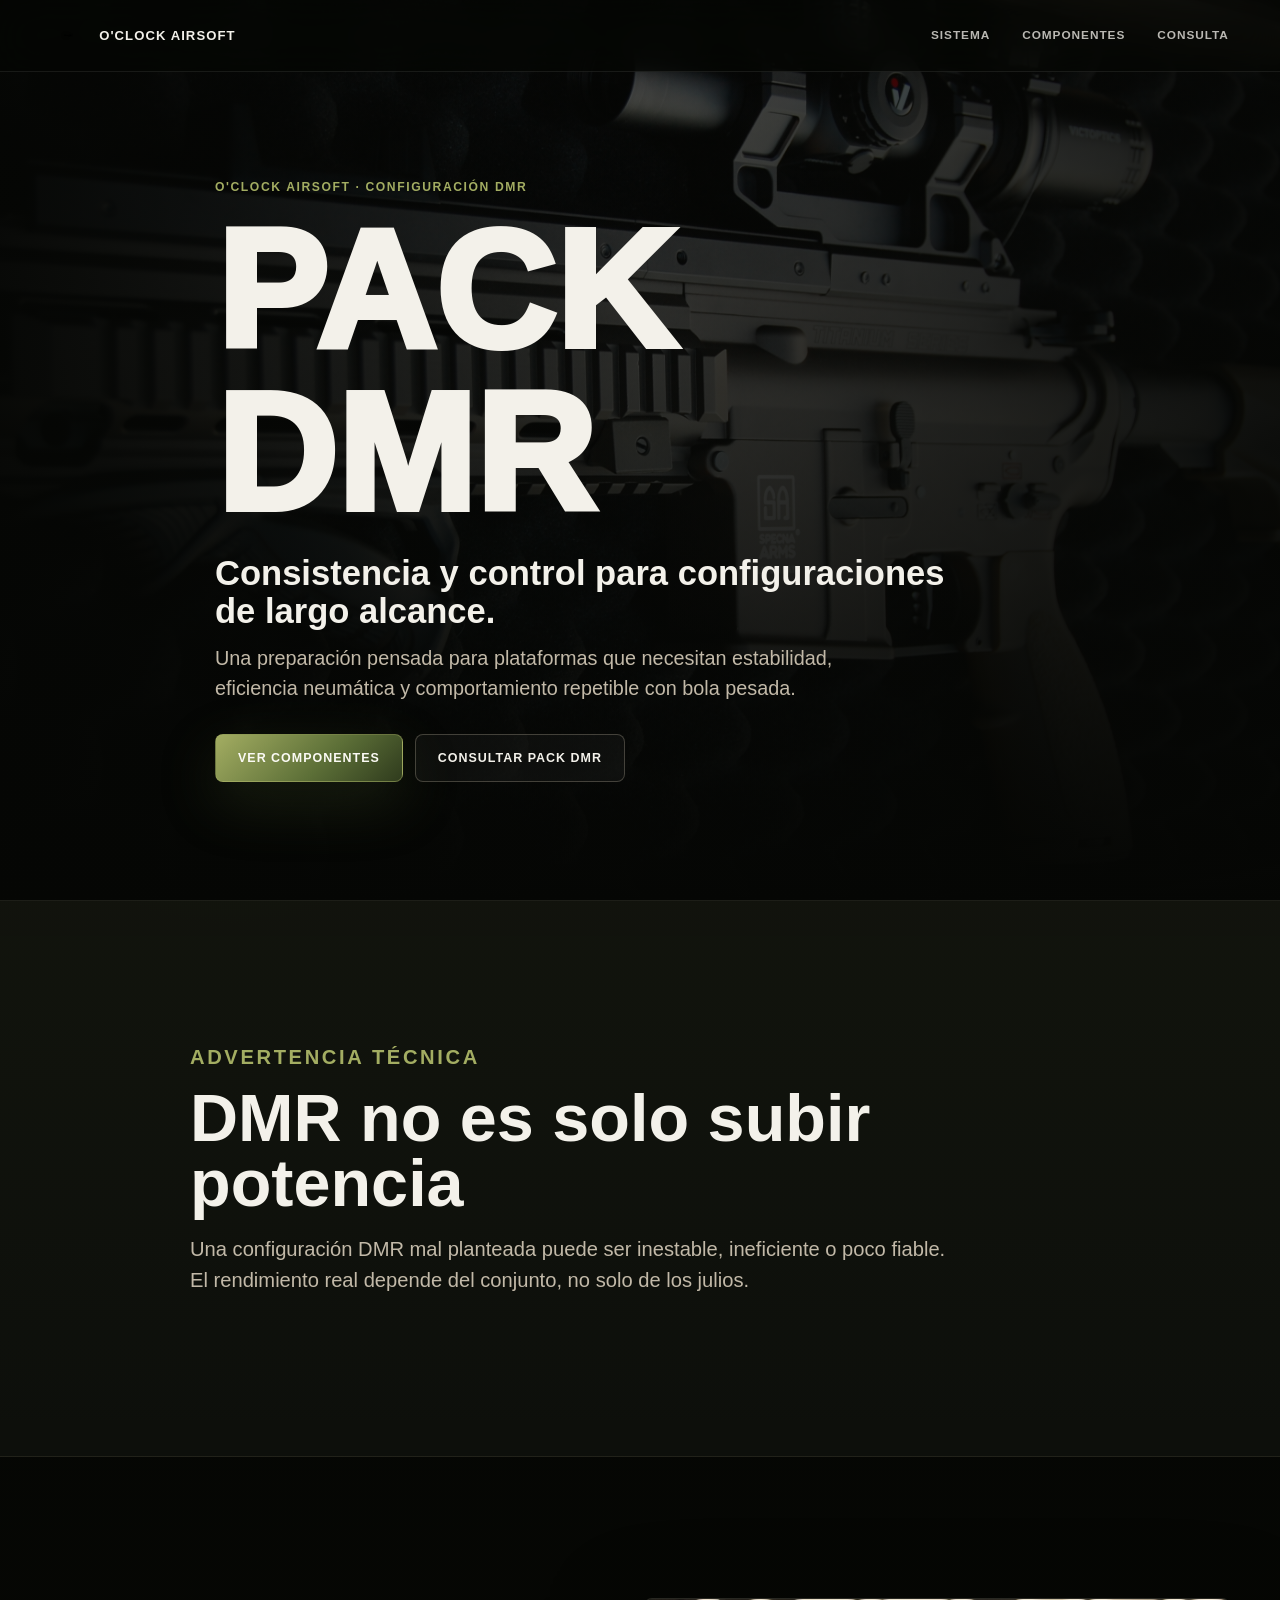
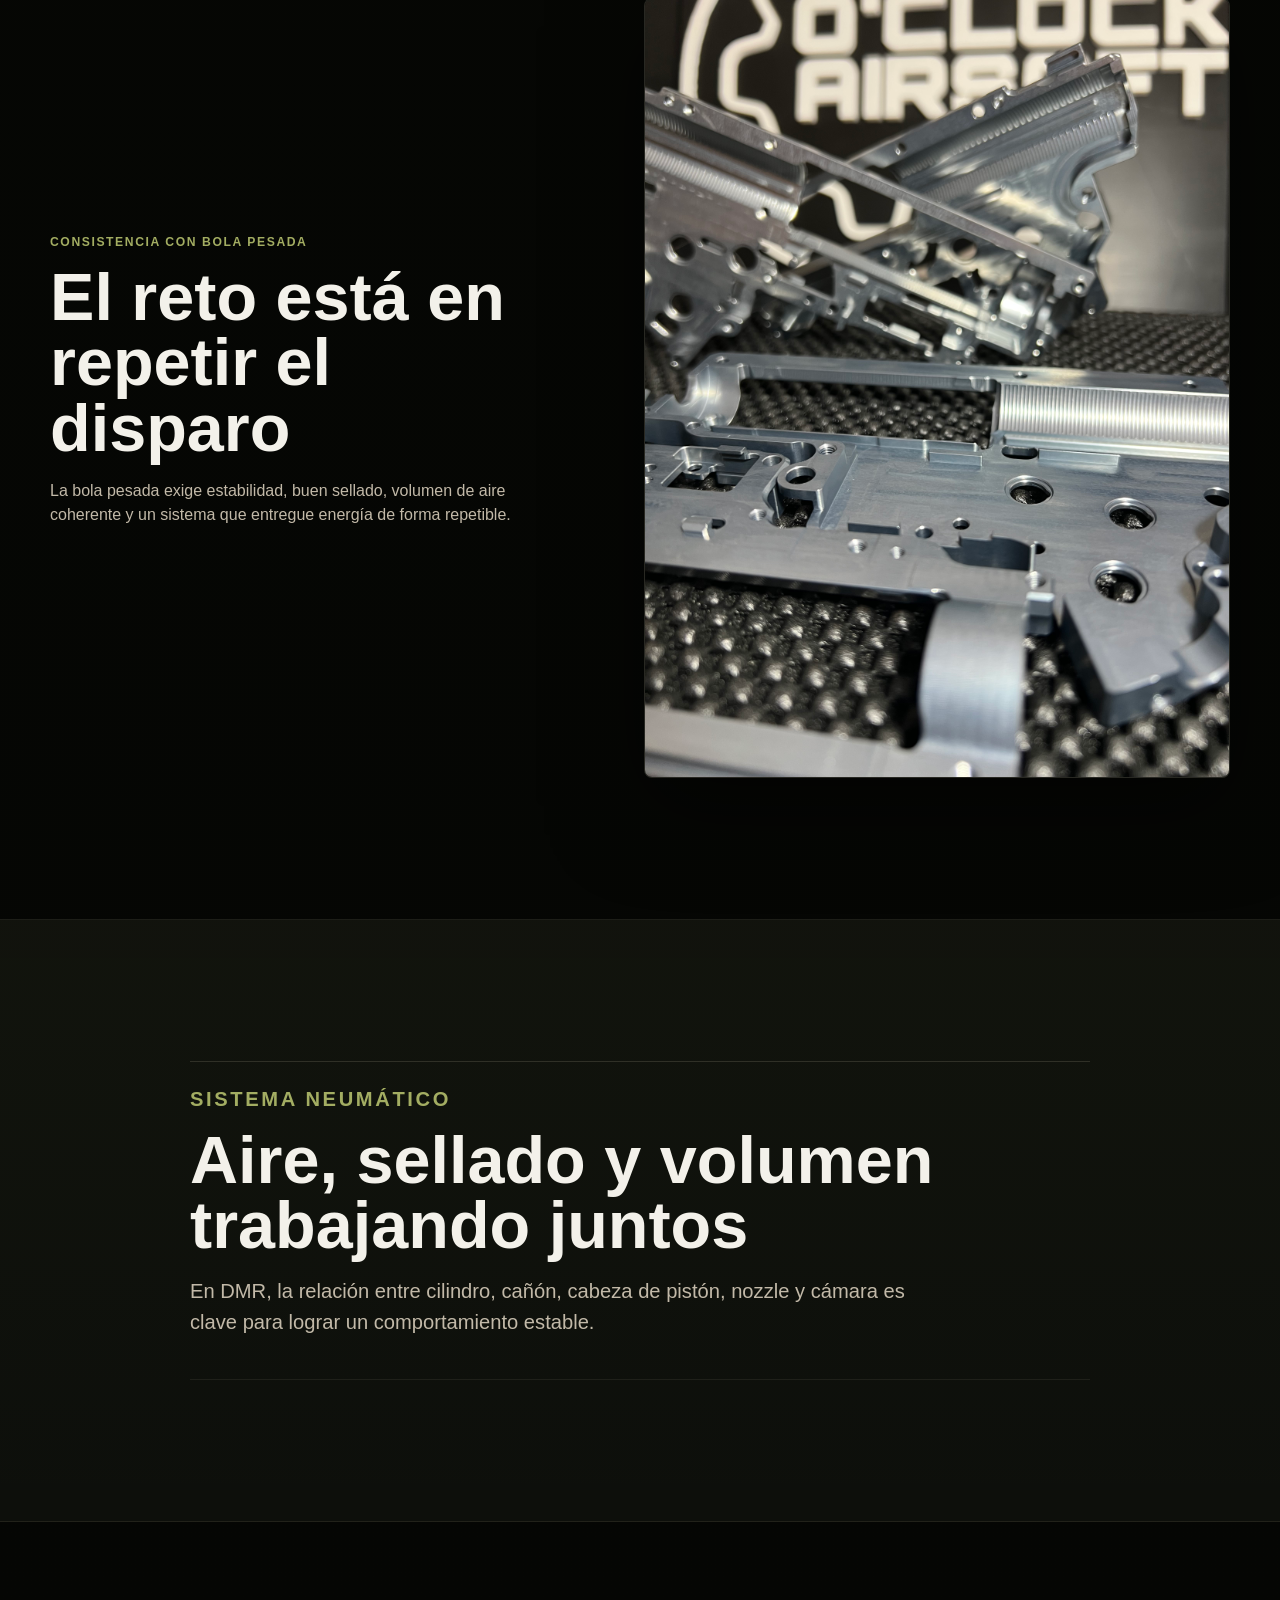
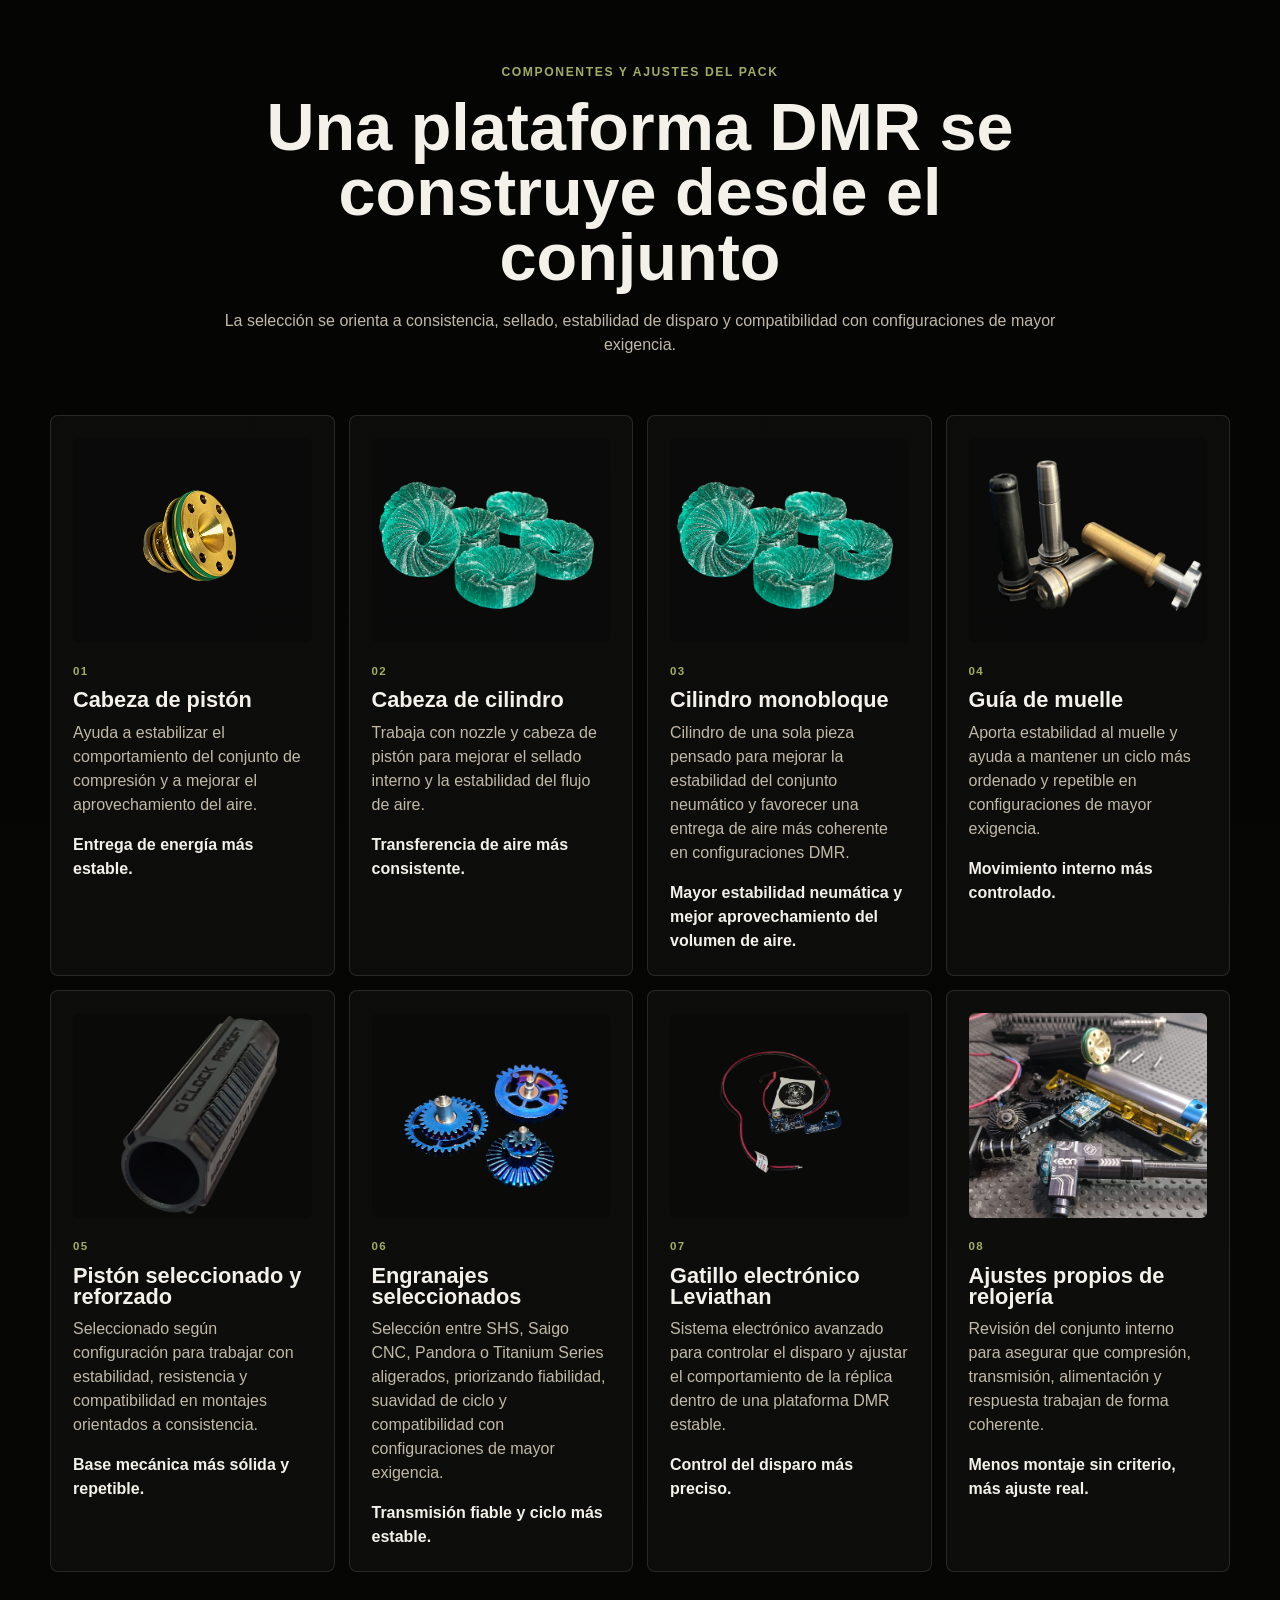
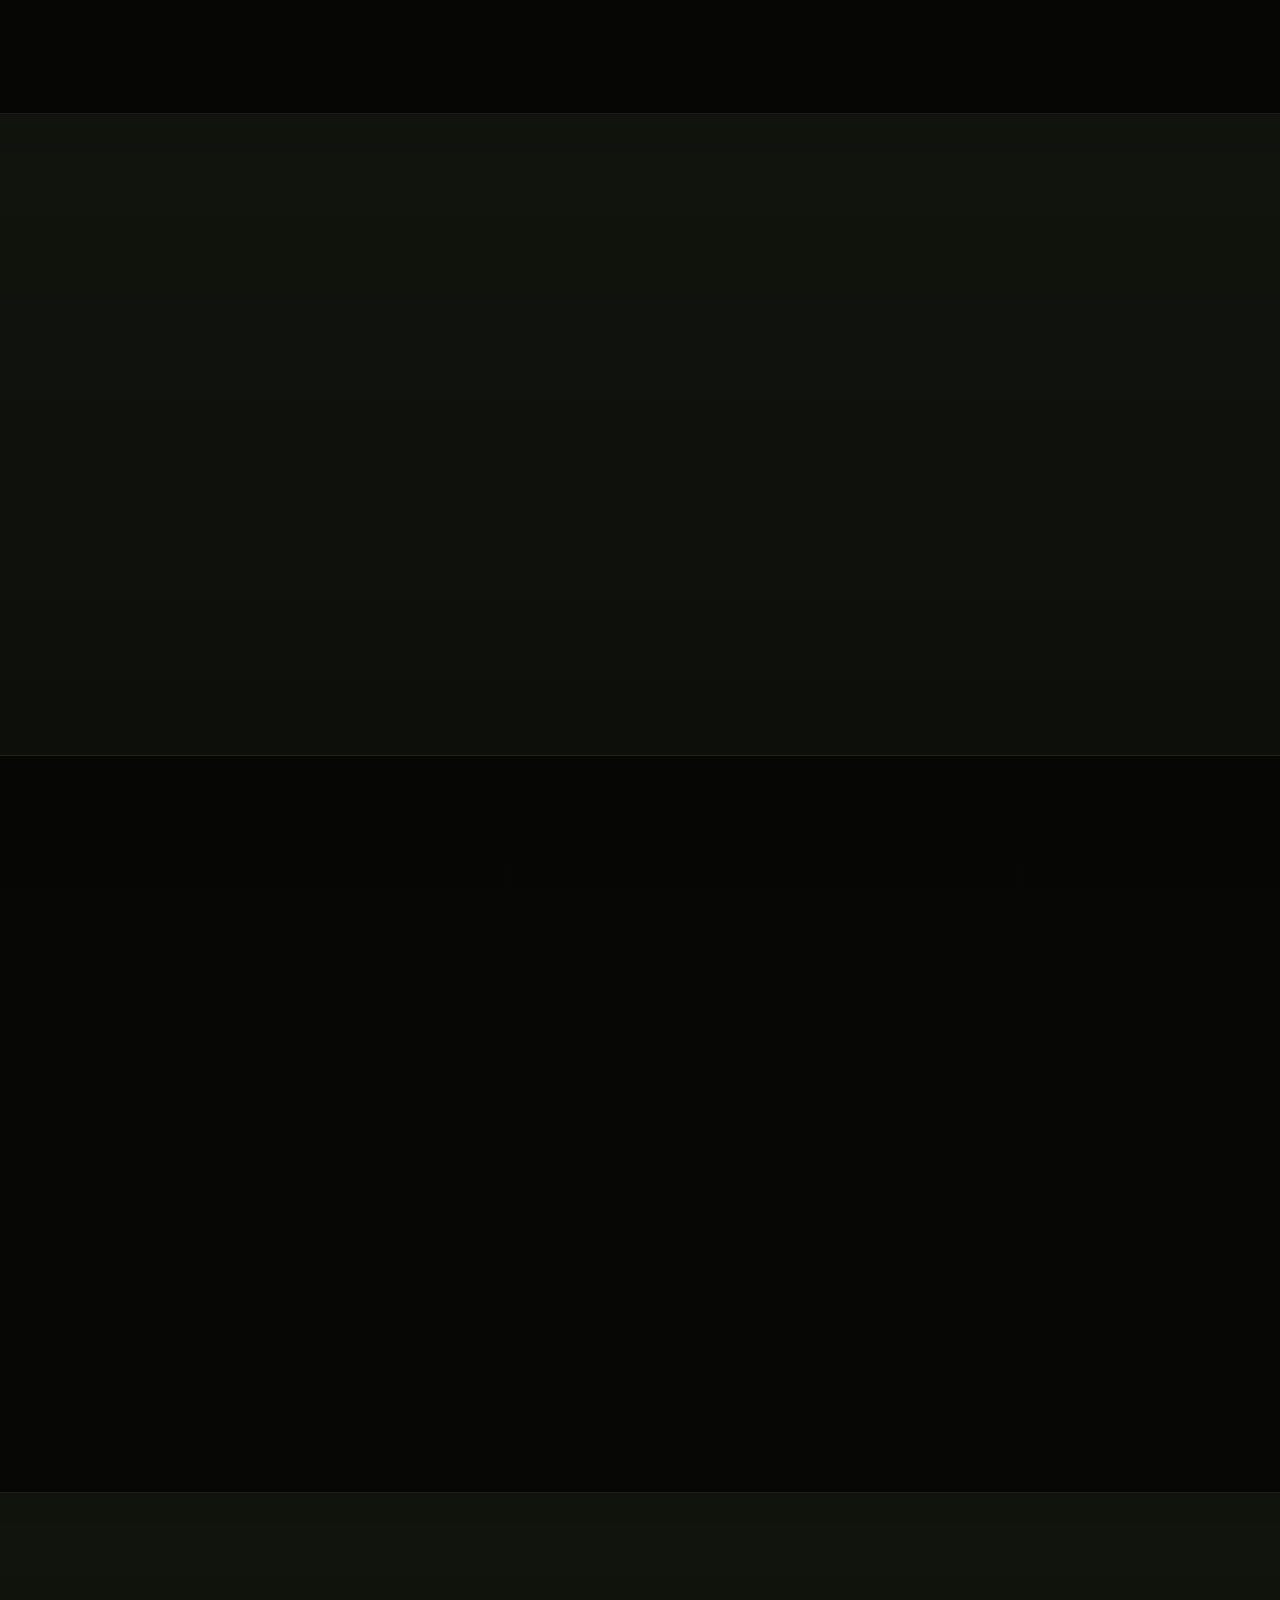
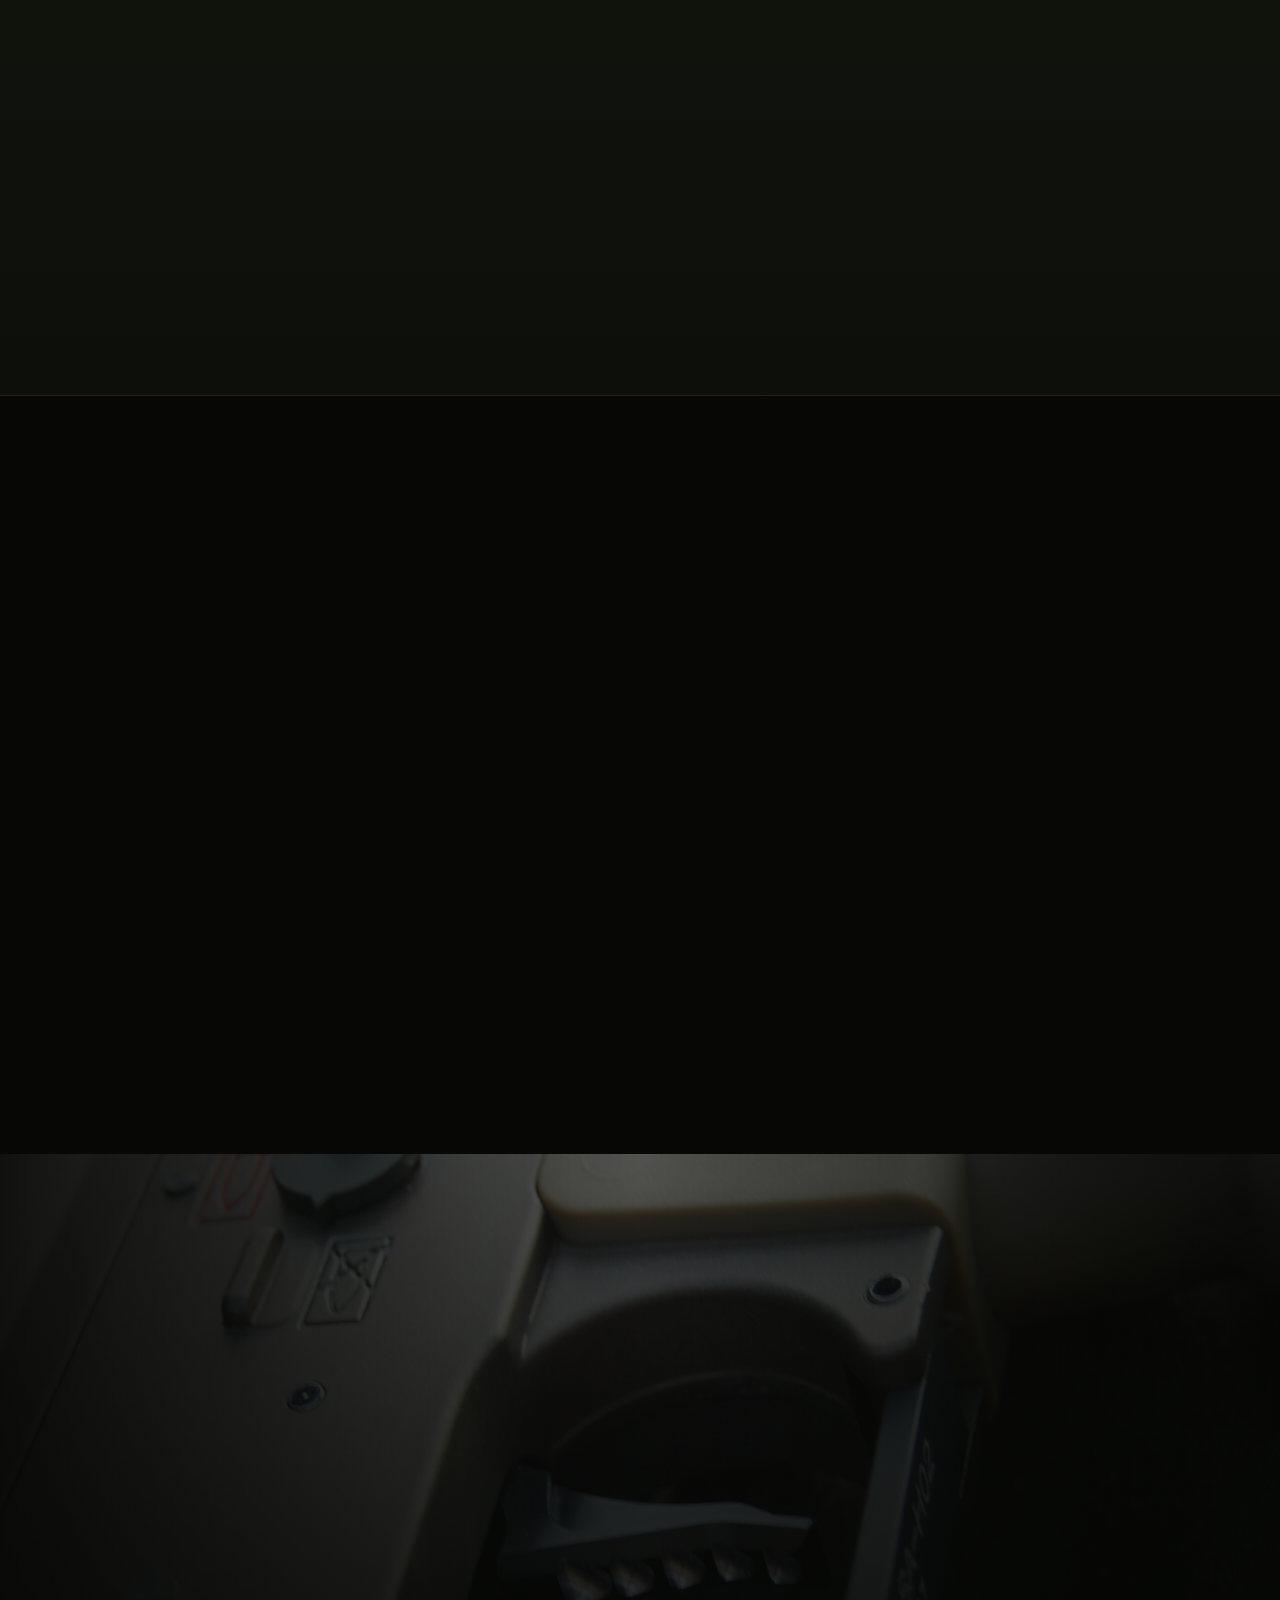
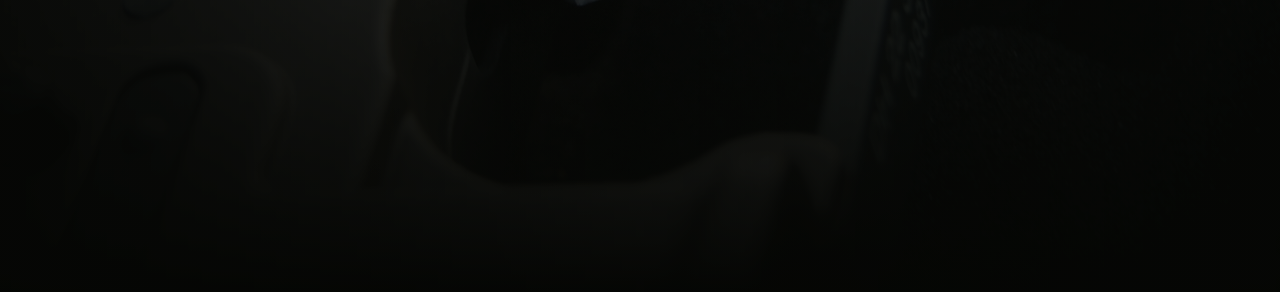
==== index.html @ 0d94c85f "Add files via upload" ====
﻿<!DOCTYPE html>
<html lang="es">
<head>
  <meta charset="UTF-8">
  <meta name="viewport" content="width=device-width, initial-scale=1.0">
  <meta name="description" content="Landing del Pack DMR de O'Clock Airsoft: consistencia, bola pesada, eficiencia neumática y plataforma estable de largo alcance.">
  <title>O'Clock Airsoft | Pack DMR</title>
  <link rel="stylesheet" href="style.css">
</head>
<body>
  <header class="site-header" aria-label="Navegación principal">
    <a class="site-header__brand" href="#inicio" aria-label="O'Clock Airsoft">
      <img src="images/oclock-logo.png" alt="Logotipo de O'Clock Airsoft">
      <span>O'Clock Airsoft</span>
    </a>
    <nav class="site-header__nav" aria-label="Secciones">
      <a href="#sistema">Sistema</a>
      <a href="#componentes">Componentes</a>
      <a href="#consulta">Consulta</a>
    </nav>
  </header>

  <main id="inicio">
    <!-- HERO PRINCIPAL -->
    <section class="hero" aria-labelledby="hero-title">
      <div class="hero__bg" aria-hidden="true">
        <img src="images/pack-dmr.JPG" alt="">
      </div>
      <div class="hero__content page-shell">
        <p class="eyebrow reveal">O'Clock Airsoft · Configuración DMR</p>
        <h1 id="hero-title" class="hero__title reveal">Pack DMR</h1>
        <p class="hero__subtitle reveal">Consistencia y control para configuraciones de largo alcance.</p>
        <p class="hero__text reveal">
          Una preparación pensada para plataformas que necesitan estabilidad, eficiencia neumática y comportamiento repetible con bola pesada.
        </p>
        <div class="hero__actions reveal">
          <a class="button button--primary" href="#componentes">Ver componentes</a>
          <a class="button button--secondary" href="#consulta">Consultar Pack DMR</a>
        </div>
      </div>
    </section>
    <!-- FIN HERO PRINCIPAL -->

    <!-- ADVERTENCIA TÉCNICA -->
    <section class="warning section-pad section-raised" aria-labelledby="warning-title">
      <div class="warning__inner page-shell reveal">
        <p class="section-kicker">Advertencia técnica</p>
        <h2 id="warning-title">DMR no es solo subir potencia</h2>
        <p>
          Una configuración DMR mal planteada puede ser inestable, ineficiente o poco fiable. El rendimiento real depende del conjunto, no solo de los julios.
        </p>
      </div>
    </section>
    <!-- FIN ADVERTENCIA TÉCNICA -->

    <!-- CONSISTENCIA CON BOLA PESADA -->
    <section id="sistema" class="system section-pad" aria-labelledby="system-title">
      <div class="system__inner page-shell">
        <div class="system__copy reveal">
          <p class="section-kicker">Consistencia con bola pesada</p>
          <h2 id="system-title">El reto está en repetir el disparo</h2>
          <p>
            La bola pesada exige estabilidad, buen sellado, volumen de aire coherente y un sistema que entregue energía de forma repetible.
          </p>
        </div>
        <div class="system__media image-panel reveal">
          <img src="images/Gearbox.jpeg" alt="Gearbox preparado para Pack DMR O'Clock Airsoft">
        </div>
      </div>
    </section>
    <!-- FIN CONSISTENCIA CON BOLA PESADA -->

    <!-- SISTEMA NEUMÁTICO -->
    <section class="air-system section-pad section-raised" aria-labelledby="air-title">
      <div class="air-system__inner page-shell reveal">
        <p class="section-kicker">Sistema neumático</p>
        <h2 id="air-title">Aire, sellado y volumen trabajando juntos</h2>
        <p>
          En DMR, la relación entre cilindro, cañón, cabeza de pistón, nozzle y cámara es clave para lograr un comportamiento estable.
        </p>
      </div>
    </section>
    <!-- FIN SISTEMA NEUMÁTICO -->

    <!-- COMPONENTES Y AJUSTES -->
    <section id="componentes" class="components section-pad" aria-labelledby="components-title">
      <div class="page-shell">
        <div class="section-heading reveal">
          <p class="section-kicker">Componentes y ajustes del pack</p>
          <h2 id="components-title">Una plataforma DMR se construye desde el conjunto</h2>
          <p>La selección se orienta a consistencia, sellado, estabilidad de disparo y compatibilidad con configuraciones de mayor exigencia.</p>
        </div>

        <div class="component-grid">
          <article class="component-card reveal">
            <img src="images/component-piston-head.png" alt="Cabeza de pistón para Pack DMR">
            <span>01</span>
            <h3>Cabeza de pistón</h3>
            <p>Ayuda a estabilizar el comportamiento del conjunto de compresión y a mejorar el aprovechamiento del aire.</p>
            <strong>Entrega de energía más estable.</strong>
          </article>
          <article class="component-card reveal">
            <img src="images/component-cylinder-head.png" alt="Cabeza de cilindro para Pack DMR">
            <span>02</span>
            <h3>Cabeza de cilindro</h3>
            <p>Trabaja con nozzle y cabeza de pistón para mejorar el sellado interno y la estabilidad del flujo de aire.</p>
            <strong>Transferencia de aire más consistente.</strong>
          </article>
          <article class="component-card reveal">
            <img src="images/component-cylinder-head.png" alt="Cilindro monobloque para Pack DMR">
            <span>03</span>
            <h3>Cilindro monobloque</h3>
            <p>Cilindro de una sola pieza pensado para mejorar la estabilidad del conjunto neumático y favorecer una entrega de aire más coherente en configuraciones DMR.</p>
            <strong>Mayor estabilidad neumática y mejor aprovechamiento del volumen de aire.</strong>
          </article>
          <article class="component-card reveal">
            <img src="images/component-spring-guide.png" alt="Guía de muelle para Pack DMR">
            <span>04</span>
            <h3>Guía de muelle</h3>
            <p>Aporta estabilidad al muelle y ayuda a mantener un ciclo más ordenado y repetible en configuraciones de mayor exigencia.</p>
            <strong>Movimiento interno más controlado.</strong>
          </article>
          <article class="component-card reveal">
            <img src="images/component-piston.png" alt="Pistón reforzado para Pack DMR">
            <span>05</span>
            <h3>Pistón seleccionado y reforzado</h3>
            <p>Seleccionado según configuración para trabajar con estabilidad, resistencia y compatibilidad en montajes orientados a consistencia.</p>
            <strong>Base mecánica más sólida y repetible.</strong>
          </article>
          <article class="component-card reveal">
            <img src="images/engranajes-seleccionados.png" alt="Engranajes seleccionados para Pack DMR">
            <span>06</span>
            <h3>Engranajes seleccionados</h3>
            <p>Selección entre SHS, Saigo CNC, Pandora o Titanium Series aligerados, priorizando fiabilidad, suavidad de ciclo y compatibilidad con configuraciones de mayor exigencia.</p>
            <strong>Transmisión fiable y ciclo más estable.</strong>
          </article>
          <article class="component-card reveal">
            <img src="images/component-extra.png" alt="Gatillo electrónico Leviathan para Pack DMR">
            <span>07</span>
            <h3>Gatillo electrónico Leviathan</h3>
            <p>Sistema electrónico avanzado para controlar el disparo y ajustar el comportamiento de la réplica dentro de una plataforma DMR estable.</p>
            <strong>Control del disparo más preciso.</strong>
          </article>
          <article class="component-card reveal">
            <img src="images/concept-system.jpg" alt="Ajustes propios de relojería para Pack DMR">
            <span>08</span>
            <h3>Ajustes propios de relojería</h3>
            <p>Revisión del conjunto interno para asegurar que compresión, transmisión, alimentación y respuesta trabajan de forma coherente.</p>
            <strong>Menos montaje sin criterio, más ajuste real.</strong>
          </article>
        </div>
      </div>
    </section>
    <!-- FIN COMPONENTES Y AJUSTES -->

    <!-- PRUEBAS Y CRITERIO -->
    <section class="testing section-pad section-raised" aria-labelledby="testing-title">
      <div class="page-shell">
        <div class="section-heading reveal">
          <p class="section-kicker">Pruebas y criterio de taller</p>
          <h2 id="testing-title">Antes de cerrar un DMR, hay que comprobarlo</h2>
          <p>El comportamiento debe revisarse con la bola real, el uso previsto y los límites del campo.</p>
        </div>
        <div class="test-grid">
          <article class="test-card reveal"><span>01</span><strong>Consistencia</strong></article>
          <article class="test-card reveal"><span>02</span><strong>Alimentación</strong></article>
          <article class="test-card reveal"><span>03</span><strong>Compresión</strong></article>
          <article class="test-card reveal"><span>04</span><strong>Estabilidad</strong></article>
          <article class="test-card reveal"><span>05</span><strong>Compatibilidad</strong></article>
        </div>
      </div>
    </section>
    <!-- FIN PRUEBAS Y CRITERIO -->

    <!-- LO QUE NOTAS EN CAMPO -->
    <section class="benefits section-pad" aria-labelledby="benefits-title">
      <div class="page-shell">
        <div class="section-heading reveal">
          <p class="section-kicker">Lo que notas en campo</p>
          <h2 id="benefits-title">Más estabilidad, menos pérdidas innecesarias</h2>
        </div>
        <div class="benefit-grid">
          <article class="benefit-card reveal"><span>01</span><h3>Trayectoria más estable</h3><p>El conjunto busca reducir variaciones que afecten al disparo repetible.</p></article>
          <article class="benefit-card reveal"><span>02</span><h3>Mejor aprovechamiento con bola pesada</h3><p>Volumen de aire, sellado y compresión se plantean para trabajar de forma coherente.</p></article>
          <article class="benefit-card reveal"><span>03</span><h3>Mayor repetibilidad</h3><p>La preparación se centra en que la plataforma se comporte igual disparo tras disparo.</p></article>
          <article class="benefit-card reveal"><span>04</span><h3>Plataforma sólida</h3><p>Una configuración DMR seria debe sentirse estable, no forzada.</p></article>
        </div>
      </div>
    </section>
    <!-- FIN LO QUE NOTAS EN CAMPO -->

    <!-- COMPATIBILIDAD Y LÍMITES -->
    <section class="limits section-pad section-raised" aria-labelledby="limits-title">
      <div class="limits__inner page-shell reveal">
        <p class="section-kicker">Compatibilidad y límites</p>
        <h2 id="limits-title">No todas las réplicas deben convertirse en DMR</h2>
        <p>
          La base, gearbox, cañón, cámara, normativa del campo y uso real condicionan si una configuración DMR tiene sentido.
        </p>
      </div>
    </section>
    <!-- FIN COMPATIBILIDAD Y LÍMITES -->

    <!-- FORMULARIO -->
    <section id="consulta" class="consult section-pad" aria-labelledby="consult-title">
      <div class="consult__inner page-shell">
        <div class="consult__copy reveal">
          <p class="section-kicker">Consulta técnica</p>
          <h2 id="consult-title">Construye una plataforma DMR con criterio</h2>
          <p>Cuéntanos tu base, gramaje, límite de campo y objetivo de alcance. Te orientamos antes de montar piezas sin sentido.</p>
        </div>
        <form class="consult-form reveal" action="https://formspree.io/f/xnjrakep" method="POST">
          <input type="hidden" name="_subject" value="Nueva consulta Pack DMR - O’Clock Airsoft">
          <input type="hidden" name="_next" value="gracias.html">
          <input type="hidden" name="pack" value="Pack DMR">
          <label>Nombre<input type="text" name="nombre" autocomplete="name" required></label>
          <label>Email<input type="email" name="email" autocomplete="email" required></label>
          <label>WhatsApp<input type="tel" name="whatsapp" autocomplete="tel"></label>
          <label>Réplica base<input type="text" name="replica"></label>
          <label class="consult-form__wide">Mensaje<textarea name="mensaje" rows="5" required></textarea></label>
          <button class="button button--primary" type="submit">Enviar consulta</button>
        </form>
      </div>
    </section>
    <!-- FIN FORMULARIO -->

    <!-- CTA FINAL -->
    <section class="final-cta" aria-labelledby="final-title">
      <div class="final-cta__bg" aria-hidden="true">
        <img src="images/final-cta-bg.JPG" alt="">
      </div>
      <div class="final-cta__content page-shell reveal">
        <p class="section-kicker">O'Clock Airsoft</p>
        <h2 id="final-title">Construye una plataforma DMR con criterio</h2>
        <p>Cuéntanos tu base, gramaje, límite de campo y objetivo de alcance. Te orientamos antes de montar piezas sin sentido.</p>
        <a class="button button--primary" href="#consulta">Consultar Pack DMR</a>
      </div>
    </section>
    <!-- FIN CTA FINAL -->
  </main>

  <script src="script.js"></script>
</body>
</html>
---- style.css ----
:root {
  --bg: #050604;
  --bg-elevated: #0c0e0a;
  --panel: #12150f;
  --text: #f3f1ea;
  --muted: #c2b9a8;
  --soft: #817967;
  --line: rgba(232, 222, 196, 0.13);
  --line-strong: rgba(232, 222, 196, 0.24);
  --accent: #5c6f37;
  --accent-strong: #a3ad62;
  --earth: #766142;
  --shadow: 0 28px 90px rgba(0, 0, 0, 0.5);
  --radius: 8px;
  --container: 1180px;
  --header-height: 72px;
}

* {
  box-sizing: border-box;
}

html {
  scroll-behavior: smooth;
}

body {
  margin: 0;
  color: var(--text);
  font-family: Inter, Arial, sans-serif;
  line-height: 1.5;
  background:
    radial-gradient(circle at 82% 5%, rgba(118, 97, 66, 0.2), transparent 30rem),
    radial-gradient(circle at 18% 8%, rgba(92, 111, 55, 0.22), transparent 29rem),
    linear-gradient(180deg, #060704 0%, var(--bg) 40%, #080906 100%);
  overflow-x: hidden;
}

body::before {
  position: fixed;
  inset: 0;
  z-index: -1;
  pointer-events: none;
  content: "";
  background-image:
    linear-gradient(rgba(255, 255, 255, 0.024) 1px, transparent 1px),
    linear-gradient(90deg, rgba(255, 255, 255, 0.017) 1px, transparent 1px);
  background-size: 72px 72px;
  mask-image: linear-gradient(to bottom, rgba(0, 0, 0, 0.9), transparent 76%);
}

img {
  display: block;
  max-width: 100%;
  height: auto;
}

a {
  color: inherit;
  text-decoration: none;
}

button,
input,
textarea {
  font: inherit;
}

.page-shell {
  width: min(calc(100% - 40px), var(--container));
  margin-inline: auto;
}

.section-pad {
  padding: clamp(78px, 11vw, 150px) 0;
}

.section-raised {
  background:
    linear-gradient(180deg, rgba(163, 173, 98, 0.04), rgba(255, 255, 255, 0.008)),
    rgba(12, 14, 10, 0.94);
  border-block: 1px solid rgba(232, 222, 196, 0.07);
}

.site-header {
  position: fixed;
  inset: 0 0 auto;
  z-index: 20;
  display: grid;
  grid-template-columns: 1fr auto;
  align-items: center;
  min-height: var(--header-height);
  padding: 0 clamp(18px, 4vw, 52px);
  background: rgba(5, 6, 4, 0.68);
  border-bottom: 1px solid rgba(255, 255, 255, 0.08);
  backdrop-filter: blur(18px);
}

.site-header__brand {
  display: inline-flex;
  align-items: center;
  gap: 12px;
  width: fit-content;
  font-size: 0.82rem;
  font-weight: 850;
  letter-spacing: 0.08em;
  text-transform: uppercase;
}

.site-header__brand img {
  width: 36px;
  height: 36px;
  object-fit: contain;
}

.site-header__nav {
  display: flex;
  gap: clamp(14px, 3vw, 32px);
  color: rgba(243, 241, 234, 0.76);
  font-size: 0.74rem;
  font-weight: 850;
  letter-spacing: 0.08em;
  text-transform: uppercase;
}

.eyebrow,
.section-kicker {
  margin: 0 0 14px;
  color: var(--accent-strong);
  font-size: 0.76rem;
  font-weight: 850;
  letter-spacing: 0.13em;
  text-transform: uppercase;
}

h1,
h2,
h3,
p {
  margin-top: 0;
}

h1,
h2,
h3 {
  color: var(--text);
  line-height: 0.98;
  letter-spacing: 0;
}

h2 {
  margin-bottom: 18px;
  font-size: clamp(2.25rem, 5.2vw, 5.2rem);
  font-weight: 890;
}

h3 {
  margin-bottom: 10px;
  font-size: clamp(1.08rem, 1.7vw, 1.45rem);
}

p {
  color: var(--muted);
}

.button {
  display: inline-flex;
  align-items: center;
  justify-content: center;
  min-height: 48px;
  padding: 0 22px;
  border: 1px solid var(--line-strong);
  border-radius: var(--radius);
  font-size: 0.78rem;
  font-weight: 850;
  letter-spacing: 0.08em;
  text-transform: uppercase;
  transition: transform 220ms ease, background 220ms ease, border-color 220ms ease;
}

.button:hover {
  transform: translateY(-2px);
}

.button--primary {
  background: linear-gradient(135deg, var(--accent-strong), var(--accent) 58%, #2f3b1d);
  border-color: rgba(163, 173, 98, 0.46);
  color: #fbfaf4;
  box-shadow: 0 20px 60px rgba(92, 111, 55, 0.24);
}

.button--secondary {
  background: rgba(255, 255, 255, 0.035);
}

.hero {
  position: relative;
  display: grid;
  min-height: 100svh;
  align-items: center;
  padding: calc(var(--header-height) + 42px) 0 54px;
  overflow: hidden;
}

.hero__bg {
  position: absolute;
  inset: 0;
}

.hero__bg::after {
  position: absolute;
  inset: 0;
  content: "";
  background:
    linear-gradient(90deg, rgba(5, 6, 4, 0.94), rgba(5, 6, 4, 0.55), rgba(5, 6, 4, 0.88)),
    linear-gradient(180deg, rgba(5, 6, 4, 0.12), var(--bg));
}

.hero__bg img {
  width: 100%;
  height: 100%;
  object-fit: cover;
  object-position: center 42%;
  transform: scale(1.02);
}

.hero__content {
  position: relative;
  z-index: 1;
  max-width: 850px;
}

.hero__title {
  margin: 0 0 18px;
  max-width: 8ch;
  font-size: clamp(4.6rem, 13vw, 11rem);
  font-weight: 940;
  text-transform: uppercase;
}

.hero__subtitle {
  max-width: 760px;
  margin-bottom: 14px;
  color: var(--text);
  font-size: clamp(1.45rem, 2.7vw, 2.5rem);
  font-weight: 780;
  line-height: 1.1;
}

.hero__text {
  max-width: 650px;
  margin-bottom: 30px;
  font-size: clamp(1.02rem, 1.55vw, 1.26rem);
}

.hero__actions,
.final-cta__actions {
  display: flex;
  flex-wrap: wrap;
  gap: 12px;
}

.warning__inner,
.air-system__inner,
.limits__inner {
  max-width: 900px;
}

.warning__inner h2,
.air-system__inner h2 {
  max-width: 840px;
}

.warning__inner p,
.air-system__inner p {
  max-width: 760px;
  font-size: clamp(1.05rem, 1.6vw, 1.26rem);
}

.air-system__inner {
  padding-block: clamp(10px, 2vw, 22px);
  border-top: 1px solid rgba(232, 222, 196, 0.14);
  border-bottom: 1px solid rgba(232, 222, 196, 0.08);
}

.system__inner,
.consult__inner {
  display: grid;
  grid-template-columns: minmax(0, 0.95fr) minmax(0, 1.05fr);
  gap: clamp(28px, 5vw, 72px);
  align-items: center;
}

.image-panel {
  overflow: hidden;
  border: 1px solid var(--line);
  border-radius: var(--radius);
  background: #0b0d09;
  box-shadow: var(--shadow);
}

.image-panel img {
  width: 100%;
  min-height: 460px;
  object-fit: cover;
}

.section-heading {
  max-width: 840px;
  margin: 0 auto clamp(34px, 5vw, 58px);
  text-align: center;
}

.component-grid {
  display: grid;
  grid-template-columns: repeat(4, 1fr);
  gap: 14px;
}

.component-card,
.benefit-card,
.test-card {
  min-height: 100%;
  padding: 22px;
  border: 1px solid var(--line);
  border-radius: var(--radius);
  background: rgba(255, 255, 255, 0.032);
}

.component-card img {
  width: 100%;
  aspect-ratio: 1.16;
  margin-bottom: 20px;
  border-radius: 6px;
  object-fit: cover;
  background: rgba(0, 0, 0, 0.2);
}

.component-card span,
.benefit-card span,
.test-card span {
  display: block;
  margin-bottom: 9px;
  color: var(--accent-strong);
  font-size: 0.72rem;
  font-weight: 900;
  letter-spacing: 0.12em;
  text-transform: uppercase;
}

.component-card strong {
  display: block;
  margin-top: 14px;
  color: var(--text);
}

.test-grid,
.benefit-grid {
  display: grid;
  grid-template-columns: repeat(5, 1fr);
  gap: 14px;
}

.benefit-grid {
  grid-template-columns: repeat(4, 1fr);
}

.test-card strong {
  color: var(--text);
}

.consult__inner {
  align-items: start;
}

.consult-form {
  display: grid;
  grid-template-columns: repeat(2, 1fr);
  gap: 14px;
  padding: clamp(22px, 3vw, 34px);
  border: 1px solid var(--line);
  border-radius: var(--radius);
  background:
    linear-gradient(135deg, rgba(163, 173, 98, 0.08), rgba(255, 255, 255, 0.025)),
    rgba(8, 9, 6, 0.82);
  box-shadow: var(--shadow);
}

.consult-form label {
  display: grid;
  gap: 8px;
  color: #f1eddf;
  font-size: 0.76rem;
  font-weight: 850;
  letter-spacing: 0.08em;
  text-transform: uppercase;
}

.consult-form__wide {
  grid-column: 1 / -1;
}

.consult-form input,
.consult-form textarea {
  width: 100%;
  min-height: 46px;
  padding: 12px 14px;
  border: 1px solid rgba(232, 222, 196, 0.16);
  border-radius: 6px;
  outline: 0;
  background: rgba(5, 6, 4, 0.82);
  color: var(--text);
  font-size: 0.95rem;
  letter-spacing: 0;
  text-transform: none;
}

.consult-form textarea {
  min-height: 128px;
  resize: vertical;
}

.consult-form button {
  width: fit-content;
  border: 0;
  cursor: pointer;
}

.final-cta {
  position: relative;
  display: grid;
  min-height: 620px;
  align-items: center;
  overflow: hidden;
  padding: clamp(90px, 14vw, 170px) 0;
}

.final-cta__bg {
  position: absolute;
  inset: 0;
}

.final-cta__bg::after {
  position: absolute;
  inset: 0;
  content: "";
  background:
    linear-gradient(90deg, rgba(5, 6, 4, 0.92), rgba(5, 6, 4, 0.58), rgba(5, 6, 4, 0.9)),
    linear-gradient(180deg, rgba(5, 6, 4, 0.2), var(--bg));
}

.final-cta__bg img {
  width: 100%;
  height: 100%;
  object-fit: cover;
}

.final-cta__content {
  position: relative;
  z-index: 1;
  max-width: 780px;
}

.final-cta__content p {
  max-width: 640px;
  margin-bottom: 28px;
  font-size: 1.12rem;
}

.thanks {
  position: relative;
  display: grid;
  min-height: 100svh;
  align-items: center;
  overflow: hidden;
  padding: clamp(80px, 12vw, 150px) 0;
}

.thanks__bg {
  position: absolute;
  inset: 0;
}

.thanks__bg::after {
  position: absolute;
  inset: 0;
  content: "";
  background:
    linear-gradient(90deg, rgba(5, 6, 4, 0.94), rgba(5, 6, 4, 0.68), rgba(5, 6, 4, 0.92)),
    linear-gradient(180deg, rgba(5, 6, 4, 0.16), var(--bg));
}

.thanks__bg img {
  width: 100%;
  height: 100%;
  object-fit: cover;
}

.thanks__content {
  position: relative;
  z-index: 1;
  max-width: 820px;
  padding: clamp(24px, 5vw, 48px);
  border: 1px solid var(--line);
  border-radius: var(--radius);
  background:
    linear-gradient(135deg, rgba(163, 173, 98, 0.1), rgba(255,255,255,0.025)),
    rgba(8, 9, 6, 0.82);
  box-shadow: var(--shadow);
  backdrop-filter: blur(16px);
}

.thanks__brand {
  display: inline-flex;
  align-items: center;
  gap: 12px;
  margin-bottom: 34px;
  font-size: 0.82rem;
  font-weight: 850;
  letter-spacing: 0.08em;
  text-transform: uppercase;
}

.thanks__brand img {
  width: 38px;
  height: 38px;
  object-fit: contain;
}

.thanks h1 {
  margin: 0 0 20px;
  font-size: clamp(3.4rem, 8vw, 7.2rem);
  font-weight: 940;
  text-transform: uppercase;
}

.thanks p {
  max-width: 660px;
  margin-bottom: 30px;
  font-size: clamp(1.02rem, 1.7vw, 1.24rem);
}

.reveal {
  opacity: 0;
  transform: translateY(24px);
  transition: opacity 620ms ease, transform 620ms ease;
}

.reveal.is-visible {
  opacity: 1;
  transform: translateY(0);
}

@media (max-width: 1080px) {
  .component-grid,
  .benefit-grid,
  .test-grid {
    grid-template-columns: repeat(2, 1fr);
  }
}

@media (max-width: 900px) {
  .site-header {
    grid-template-columns: 1fr;
    gap: 12px;
    padding-block: 14px;
  }

  .site-header__nav {
    display: none;
  }

  .hero {
    padding-top: 110px;
  }

  .system__inner,
  .consult__inner {
    grid-template-columns: 1fr;
  }
}

@media (max-width: 700px) {
  .page-shell {
    width: min(calc(100% - 28px), var(--container));
  }

  .section-pad {
    padding: 68px 0;
  }

  .hero__title {
    font-size: clamp(3.6rem, 17vw, 7rem);
  }

  .hero__actions,
  .final-cta__actions {
    align-items: stretch;
    flex-direction: column;
  }

  .button {
    width: 100%;
  }

  .component-grid,
  .benefit-grid,
  .test-grid,
  .consult-form {
    grid-template-columns: 1fr;
  }

  .image-panel img {
    min-height: 320px;
  }

  .consult-form button {
    width: 100%;
  }
}

@media (prefers-reduced-motion: reduce) {
  *,
  *::before,
  *::after {
    scroll-behavior: auto !important;
    transition-duration: 0.01ms !important;
    animation-duration: 0.01ms !important;
  }

  .reveal {
    opacity: 1;
    transform: none;
  }
}
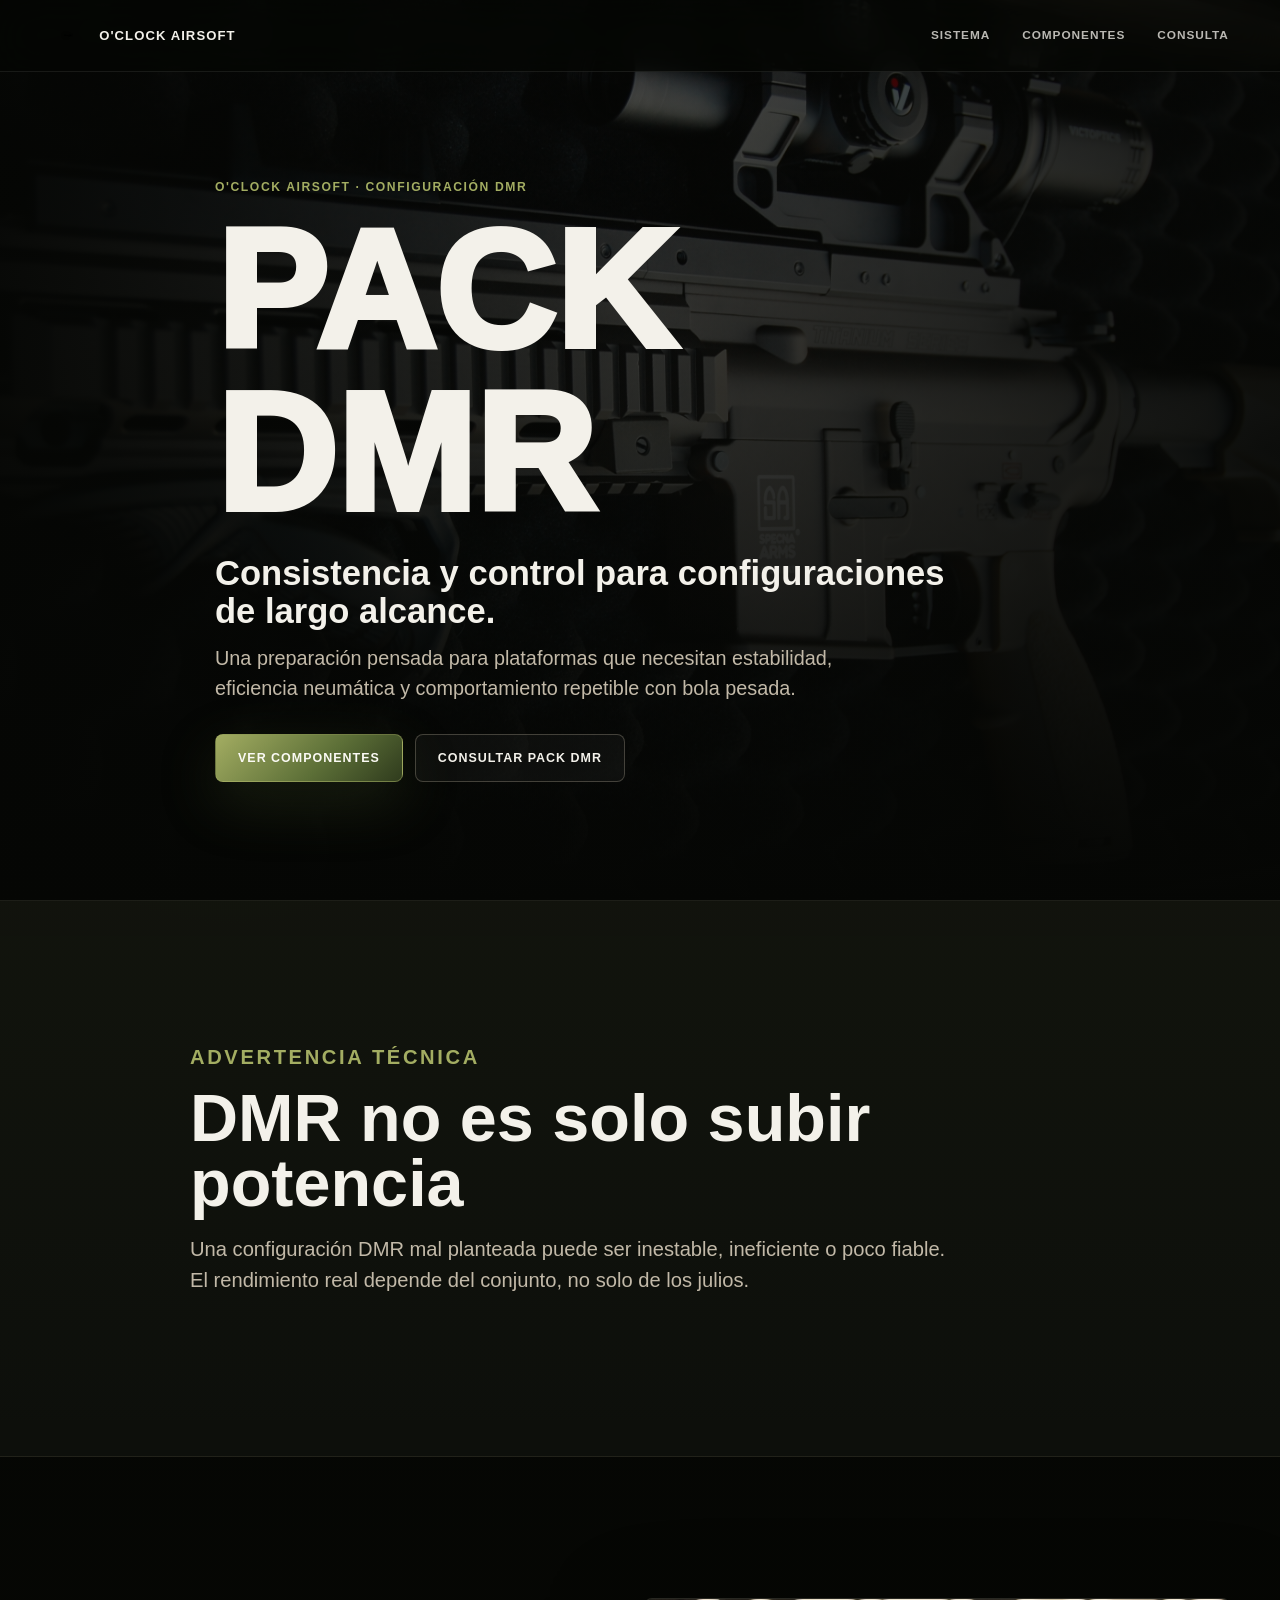
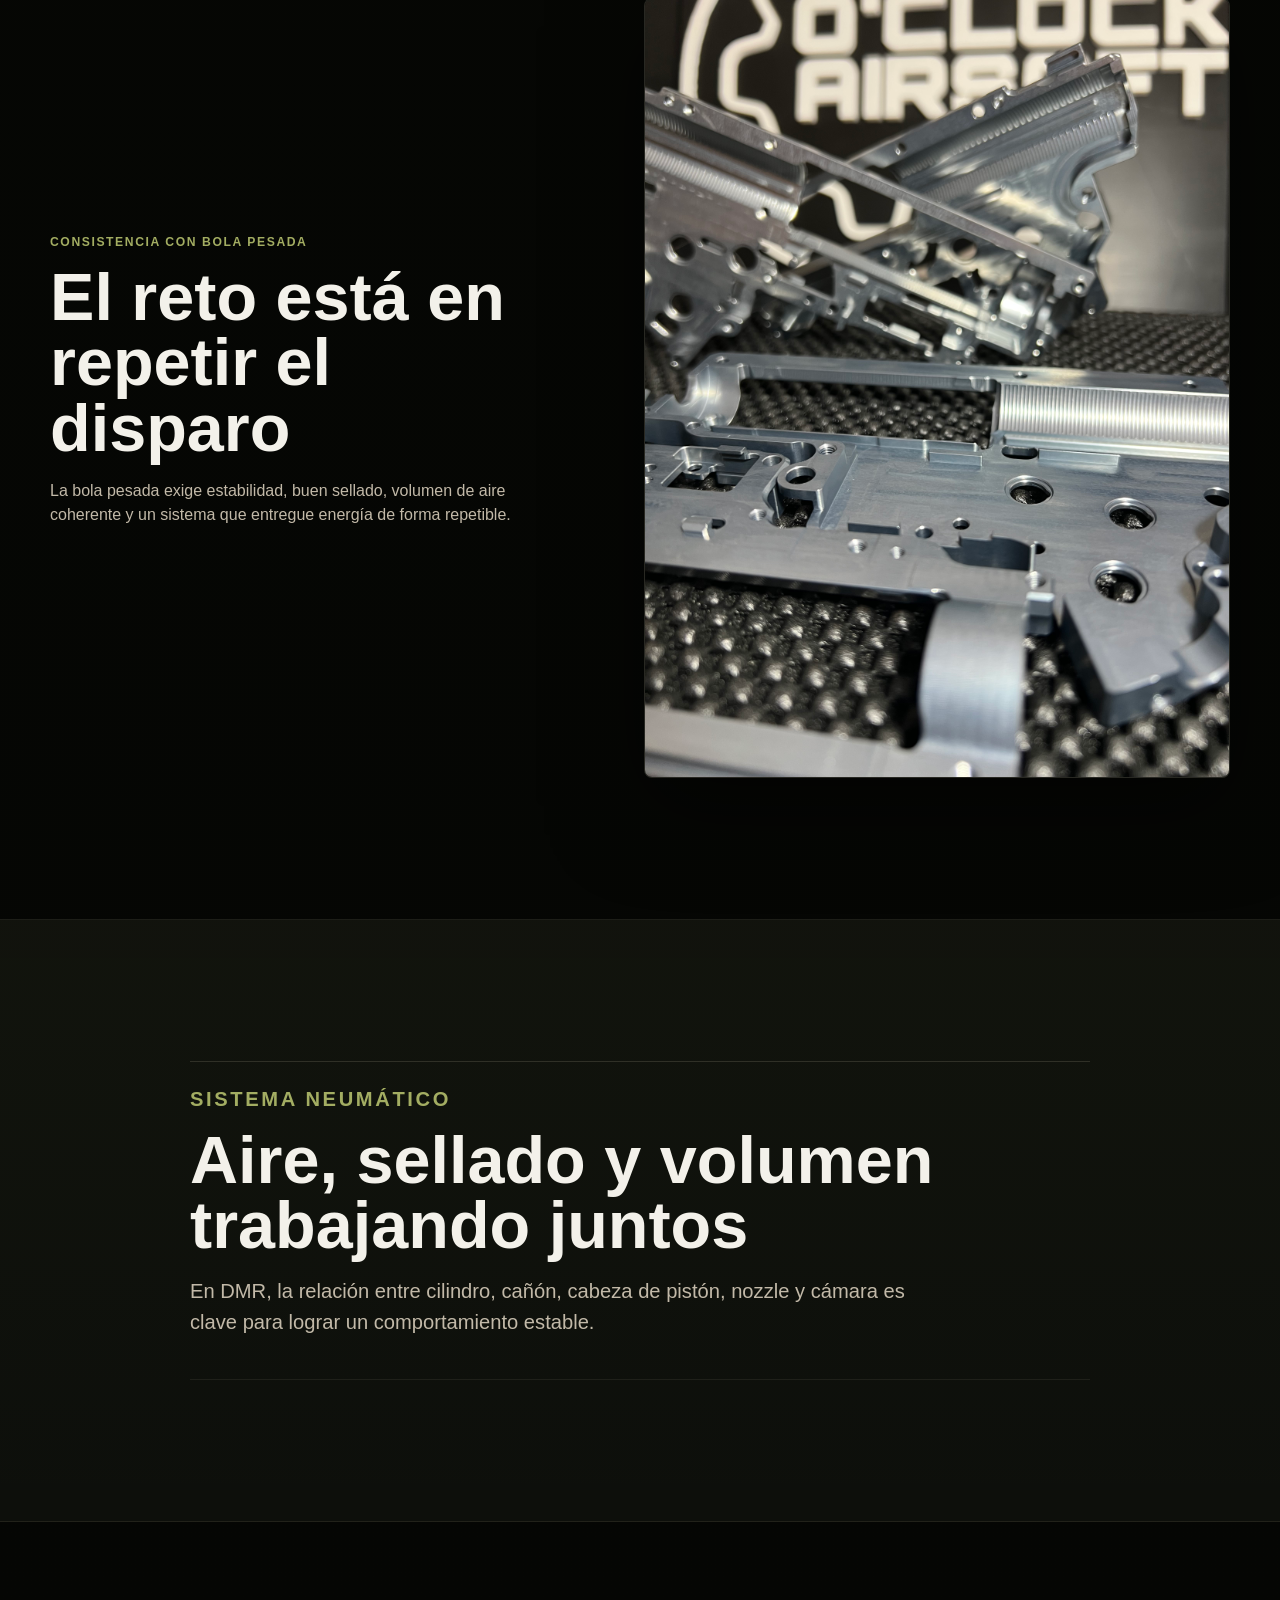
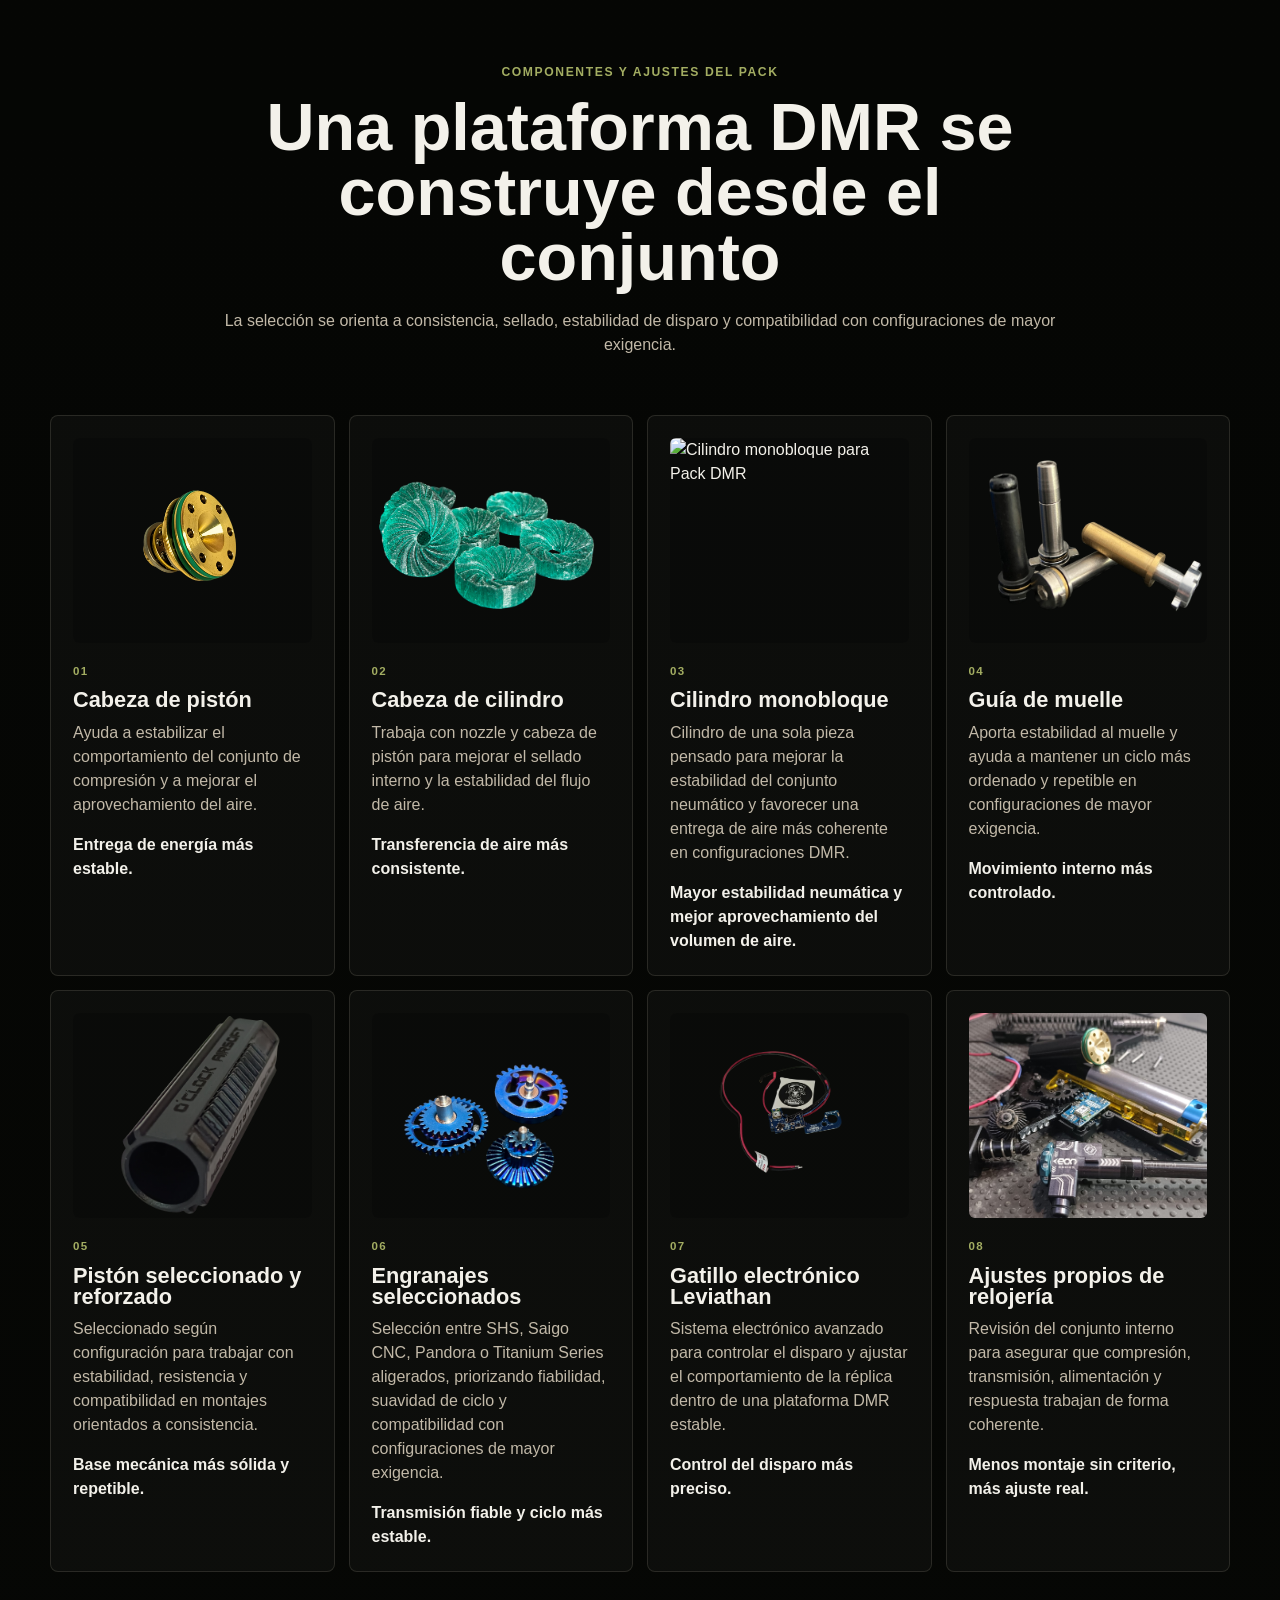
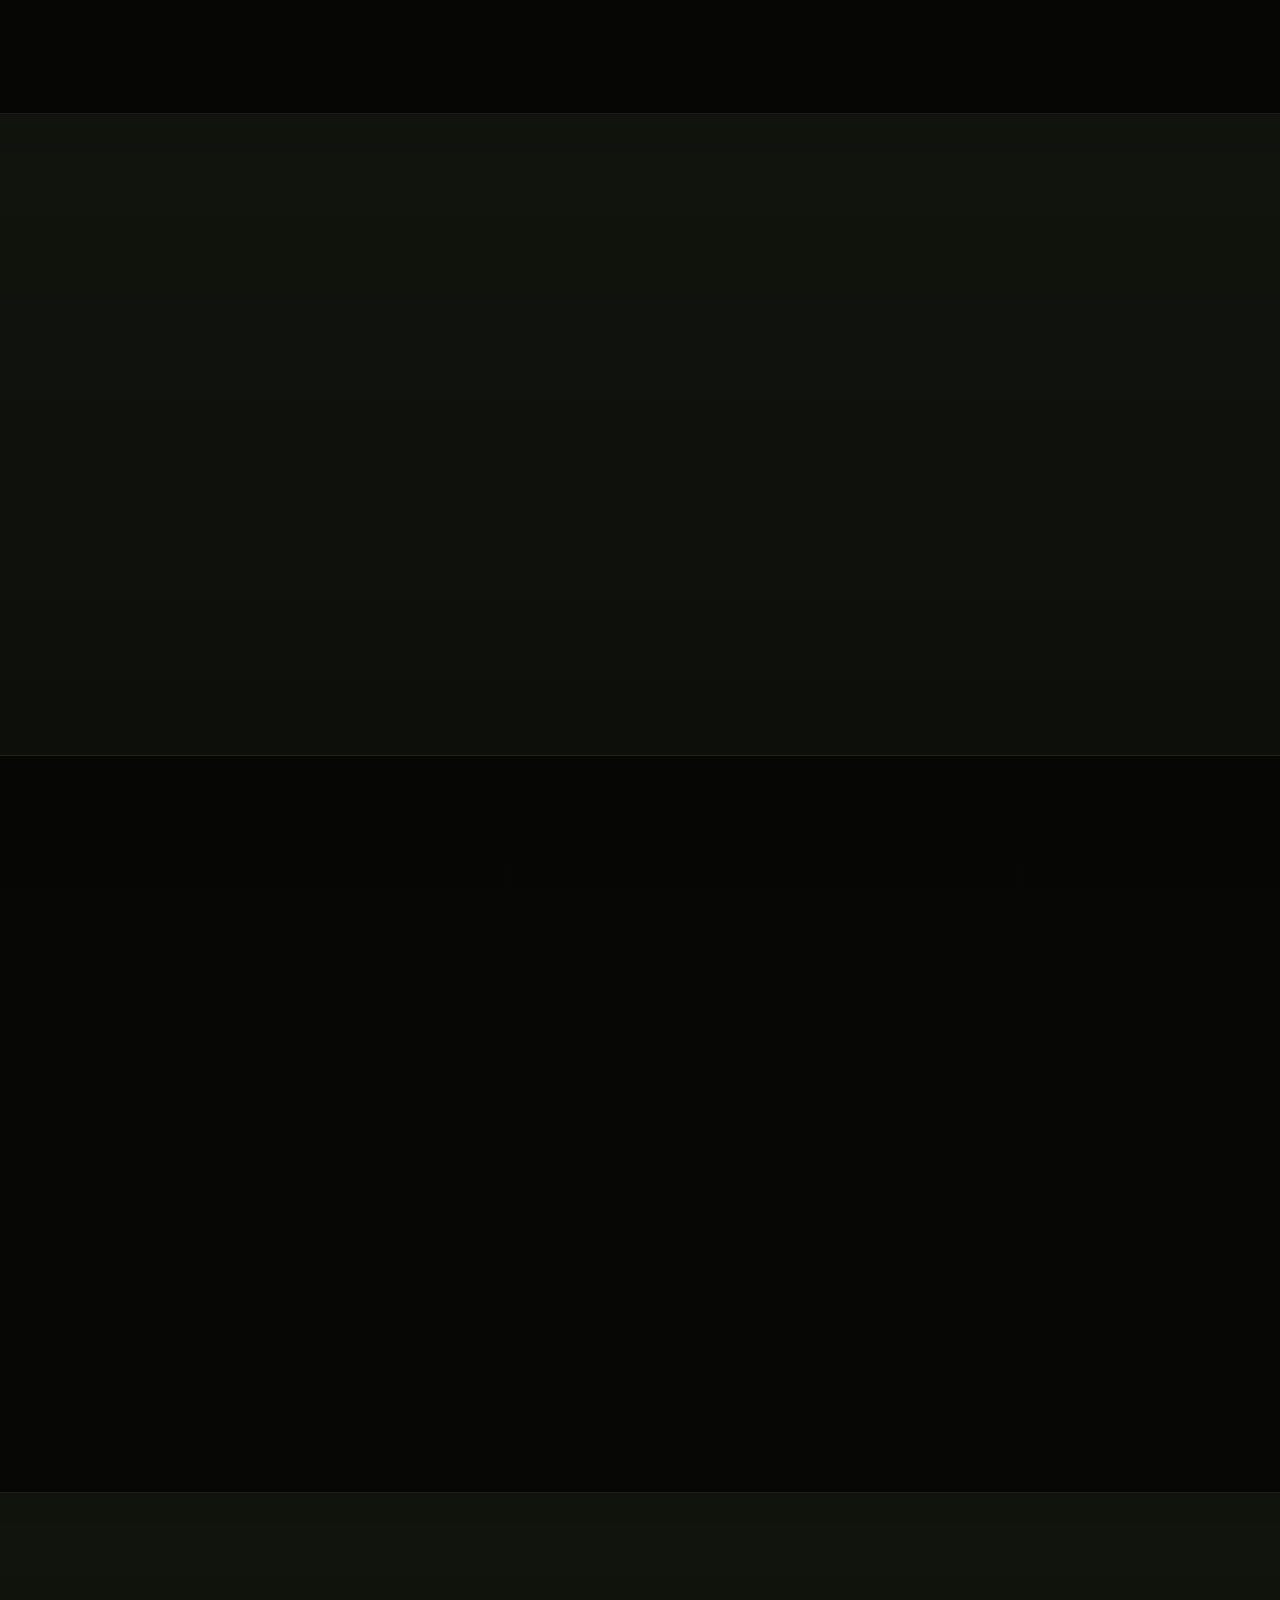
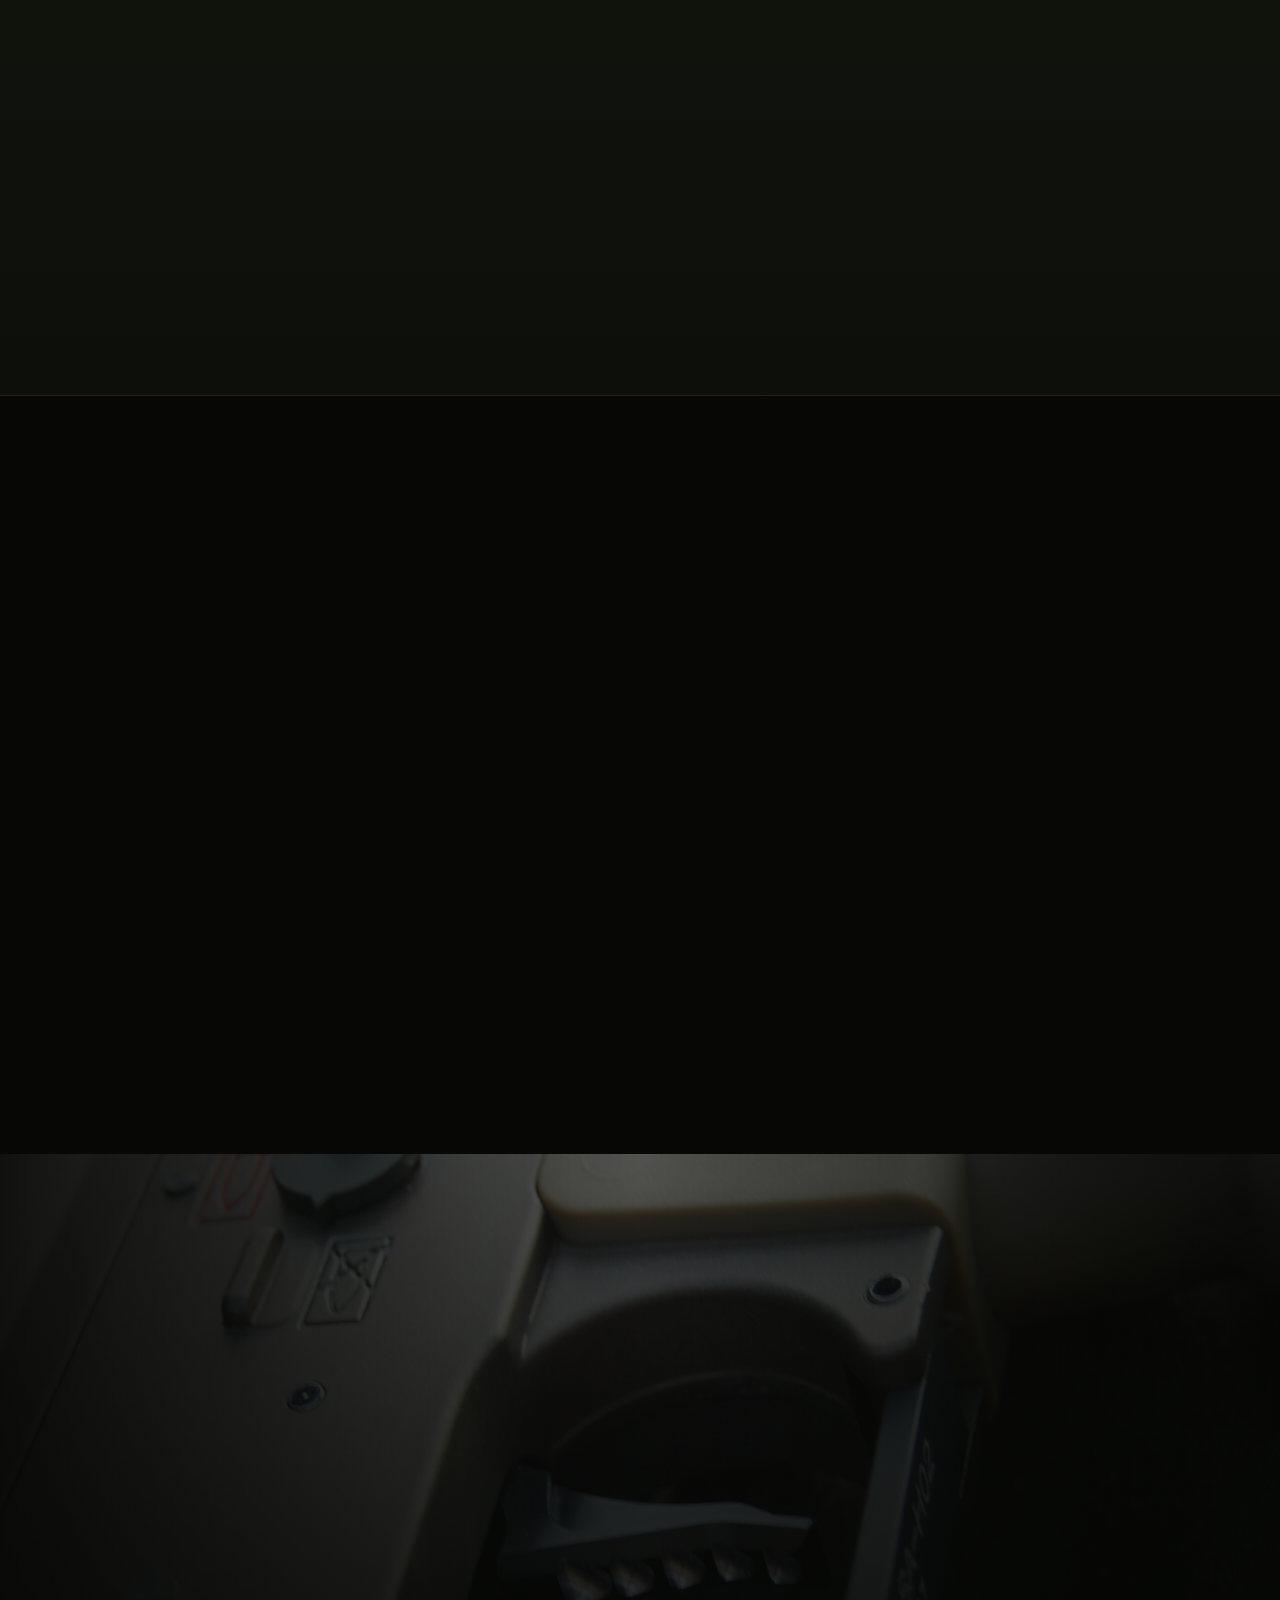
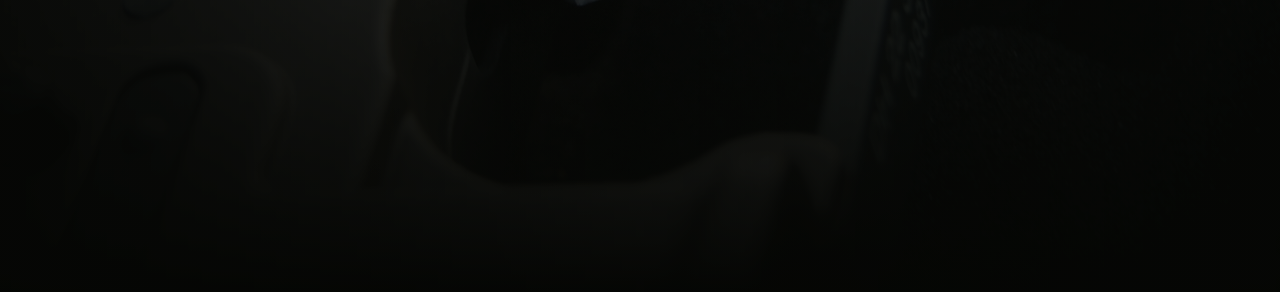
==== commit 2b9395cf: "Update index.html" ====
--- a/index.html
+++ b/index.html
@@ -1,245 +1,245 @@
-﻿<!DOCTYPE html>
-<html lang="es">
-<head>
-  <meta charset="UTF-8">
-  <meta name="viewport" content="width=device-width, initial-scale=1.0">
-  <meta name="description" content="Landing del Pack DMR de O'Clock Airsoft: consistencia, bola pesada, eficiencia neumática y plataforma estable de largo alcance.">
-  <title>O'Clock Airsoft | Pack DMR</title>
-  <link rel="stylesheet" href="style.css">
-</head>
-<body>
-  <header class="site-header" aria-label="Navegación principal">
-    <a class="site-header__brand" href="#inicio" aria-label="O'Clock Airsoft">
-      <img src="images/oclock-logo.png" alt="Logotipo de O'Clock Airsoft">
-      <span>O'Clock Airsoft</span>
-    </a>
-    <nav class="site-header__nav" aria-label="Secciones">
-      <a href="#sistema">Sistema</a>
-      <a href="#componentes">Componentes</a>
-      <a href="#consulta">Consulta</a>
-    </nav>
-  </header>
-
-  <main id="inicio">
-    <!-- HERO PRINCIPAL -->
-    <section class="hero" aria-labelledby="hero-title">
-      <div class="hero__bg" aria-hidden="true">
-        <img src="images/pack-dmr.JPG" alt="">
-      </div>
-      <div class="hero__content page-shell">
-        <p class="eyebrow reveal">O'Clock Airsoft · Configuración DMR</p>
-        <h1 id="hero-title" class="hero__title reveal">Pack DMR</h1>
-        <p class="hero__subtitle reveal">Consistencia y control para configuraciones de largo alcance.</p>
-        <p class="hero__text reveal">
-          Una preparación pensada para plataformas que necesitan estabilidad, eficiencia neumática y comportamiento repetible con bola pesada.
-        </p>
-        <div class="hero__actions reveal">
-          <a class="button button--primary" href="#componentes">Ver componentes</a>
-          <a class="button button--secondary" href="#consulta">Consultar Pack DMR</a>
-        </div>
-      </div>
-    </section>
-    <!-- FIN HERO PRINCIPAL -->
-
-    <!-- ADVERTENCIA TÉCNICA -->
-    <section class="warning section-pad section-raised" aria-labelledby="warning-title">
-      <div class="warning__inner page-shell reveal">
-        <p class="section-kicker">Advertencia técnica</p>
-        <h2 id="warning-title">DMR no es solo subir potencia</h2>
-        <p>
-          Una configuración DMR mal planteada puede ser inestable, ineficiente o poco fiable. El rendimiento real depende del conjunto, no solo de los julios.
-        </p>
-      </div>
-    </section>
-    <!-- FIN ADVERTENCIA TÉCNICA -->
-
-    <!-- CONSISTENCIA CON BOLA PESADA -->
-    <section id="sistema" class="system section-pad" aria-labelledby="system-title">
-      <div class="system__inner page-shell">
-        <div class="system__copy reveal">
-          <p class="section-kicker">Consistencia con bola pesada</p>
-          <h2 id="system-title">El reto está en repetir el disparo</h2>
-          <p>
-            La bola pesada exige estabilidad, buen sellado, volumen de aire coherente y un sistema que entregue energía de forma repetible.
-          </p>
-        </div>
-        <div class="system__media image-panel reveal">
-          <img src="images/Gearbox.jpeg" alt="Gearbox preparado para Pack DMR O'Clock Airsoft">
-        </div>
-      </div>
-    </section>
-    <!-- FIN CONSISTENCIA CON BOLA PESADA -->
-
-    <!-- SISTEMA NEUMÁTICO -->
-    <section class="air-system section-pad section-raised" aria-labelledby="air-title">
-      <div class="air-system__inner page-shell reveal">
-        <p class="section-kicker">Sistema neumático</p>
-        <h2 id="air-title">Aire, sellado y volumen trabajando juntos</h2>
-        <p>
-          En DMR, la relación entre cilindro, cañón, cabeza de pistón, nozzle y cámara es clave para lograr un comportamiento estable.
-        </p>
-      </div>
-    </section>
-    <!-- FIN SISTEMA NEUMÁTICO -->
-
-    <!-- COMPONENTES Y AJUSTES -->
-    <section id="componentes" class="components section-pad" aria-labelledby="components-title">
-      <div class="page-shell">
-        <div class="section-heading reveal">
-          <p class="section-kicker">Componentes y ajustes del pack</p>
-          <h2 id="components-title">Una plataforma DMR se construye desde el conjunto</h2>
-          <p>La selección se orienta a consistencia, sellado, estabilidad de disparo y compatibilidad con configuraciones de mayor exigencia.</p>
-        </div>
-
-        <div class="component-grid">
-          <article class="component-card reveal">
-            <img src="images/component-piston-head.png" alt="Cabeza de pistón para Pack DMR">
-            <span>01</span>
-            <h3>Cabeza de pistón</h3>
-            <p>Ayuda a estabilizar el comportamiento del conjunto de compresión y a mejorar el aprovechamiento del aire.</p>
-            <strong>Entrega de energía más estable.</strong>
-          </article>
-          <article class="component-card reveal">
-            <img src="images/component-cylinder-head.png" alt="Cabeza de cilindro para Pack DMR">
-            <span>02</span>
-            <h3>Cabeza de cilindro</h3>
-            <p>Trabaja con nozzle y cabeza de pistón para mejorar el sellado interno y la estabilidad del flujo de aire.</p>
-            <strong>Transferencia de aire más consistente.</strong>
-          </article>
-          <article class="component-card reveal">
-            <img src="images/component-cylinder-head.png" alt="Cilindro monobloque para Pack DMR">
-            <span>03</span>
-            <h3>Cilindro monobloque</h3>
-            <p>Cilindro de una sola pieza pensado para mejorar la estabilidad del conjunto neumático y favorecer una entrega de aire más coherente en configuraciones DMR.</p>
-            <strong>Mayor estabilidad neumática y mejor aprovechamiento del volumen de aire.</strong>
-          </article>
-          <article class="component-card reveal">
-            <img src="images/component-spring-guide.png" alt="Guía de muelle para Pack DMR">
-            <span>04</span>
-            <h3>Guía de muelle</h3>
-            <p>Aporta estabilidad al muelle y ayuda a mantener un ciclo más ordenado y repetible en configuraciones de mayor exigencia.</p>
-            <strong>Movimiento interno más controlado.</strong>
-          </article>
-          <article class="component-card reveal">
-            <img src="images/component-piston.png" alt="Pistón reforzado para Pack DMR">
-            <span>05</span>
-            <h3>Pistón seleccionado y reforzado</h3>
-            <p>Seleccionado según configuración para trabajar con estabilidad, resistencia y compatibilidad en montajes orientados a consistencia.</p>
-            <strong>Base mecánica más sólida y repetible.</strong>
-          </article>
-          <article class="component-card reveal">
-            <img src="images/engranajes-seleccionados.png" alt="Engranajes seleccionados para Pack DMR">
-            <span>06</span>
-            <h3>Engranajes seleccionados</h3>
-            <p>Selección entre SHS, Saigo CNC, Pandora o Titanium Series aligerados, priorizando fiabilidad, suavidad de ciclo y compatibilidad con configuraciones de mayor exigencia.</p>
-            <strong>Transmisión fiable y ciclo más estable.</strong>
-          </article>
-          <article class="component-card reveal">
-            <img src="images/component-extra.png" alt="Gatillo electrónico Leviathan para Pack DMR">
-            <span>07</span>
-            <h3>Gatillo electrónico Leviathan</h3>
-            <p>Sistema electrónico avanzado para controlar el disparo y ajustar el comportamiento de la réplica dentro de una plataforma DMR estable.</p>
-            <strong>Control del disparo más preciso.</strong>
-          </article>
-          <article class="component-card reveal">
-            <img src="images/concept-system.jpg" alt="Ajustes propios de relojería para Pack DMR">
-            <span>08</span>
-            <h3>Ajustes propios de relojería</h3>
-            <p>Revisión del conjunto interno para asegurar que compresión, transmisión, alimentación y respuesta trabajan de forma coherente.</p>
-            <strong>Menos montaje sin criterio, más ajuste real.</strong>
-          </article>
-        </div>
-      </div>
-    </section>
-    <!-- FIN COMPONENTES Y AJUSTES -->
-
-    <!-- PRUEBAS Y CRITERIO -->
-    <section class="testing section-pad section-raised" aria-labelledby="testing-title">
-      <div class="page-shell">
-        <div class="section-heading reveal">
-          <p class="section-kicker">Pruebas y criterio de taller</p>
-          <h2 id="testing-title">Antes de cerrar un DMR, hay que comprobarlo</h2>
-          <p>El comportamiento debe revisarse con la bola real, el uso previsto y los límites del campo.</p>
-        </div>
-        <div class="test-grid">
-          <article class="test-card reveal"><span>01</span><strong>Consistencia</strong></article>
-          <article class="test-card reveal"><span>02</span><strong>Alimentación</strong></article>
-          <article class="test-card reveal"><span>03</span><strong>Compresión</strong></article>
-          <article class="test-card reveal"><span>04</span><strong>Estabilidad</strong></article>
-          <article class="test-card reveal"><span>05</span><strong>Compatibilidad</strong></article>
-        </div>
-      </div>
-    </section>
-    <!-- FIN PRUEBAS Y CRITERIO -->
-
-    <!-- LO QUE NOTAS EN CAMPO -->
-    <section class="benefits section-pad" aria-labelledby="benefits-title">
-      <div class="page-shell">
-        <div class="section-heading reveal">
-          <p class="section-kicker">Lo que notas en campo</p>
-          <h2 id="benefits-title">Más estabilidad, menos pérdidas innecesarias</h2>
-        </div>
-        <div class="benefit-grid">
-          <article class="benefit-card reveal"><span>01</span><h3>Trayectoria más estable</h3><p>El conjunto busca reducir variaciones que afecten al disparo repetible.</p></article>
-          <article class="benefit-card reveal"><span>02</span><h3>Mejor aprovechamiento con bola pesada</h3><p>Volumen de aire, sellado y compresión se plantean para trabajar de forma coherente.</p></article>
-          <article class="benefit-card reveal"><span>03</span><h3>Mayor repetibilidad</h3><p>La preparación se centra en que la plataforma se comporte igual disparo tras disparo.</p></article>
-          <article class="benefit-card reveal"><span>04</span><h3>Plataforma sólida</h3><p>Una configuración DMR seria debe sentirse estable, no forzada.</p></article>
-        </div>
-      </div>
-    </section>
-    <!-- FIN LO QUE NOTAS EN CAMPO -->
-
-    <!-- COMPATIBILIDAD Y LÍMITES -->
-    <section class="limits section-pad section-raised" aria-labelledby="limits-title">
-      <div class="limits__inner page-shell reveal">
-        <p class="section-kicker">Compatibilidad y límites</p>
-        <h2 id="limits-title">No todas las réplicas deben convertirse en DMR</h2>
-        <p>
-          La base, gearbox, cañón, cámara, normativa del campo y uso real condicionan si una configuración DMR tiene sentido.
-        </p>
-      </div>
-    </section>
-    <!-- FIN COMPATIBILIDAD Y LÍMITES -->
-
-    <!-- FORMULARIO -->
-    <section id="consulta" class="consult section-pad" aria-labelledby="consult-title">
-      <div class="consult__inner page-shell">
-        <div class="consult__copy reveal">
-          <p class="section-kicker">Consulta técnica</p>
-          <h2 id="consult-title">Construye una plataforma DMR con criterio</h2>
-          <p>Cuéntanos tu base, gramaje, límite de campo y objetivo de alcance. Te orientamos antes de montar piezas sin sentido.</p>
-        </div>
-        <form class="consult-form reveal" action="https://formspree.io/f/xnjrakep" method="POST">
-          <input type="hidden" name="_subject" value="Nueva consulta Pack DMR - O’Clock Airsoft">
-          <input type="hidden" name="_next" value="gracias.html">
-          <input type="hidden" name="pack" value="Pack DMR">
-          <label>Nombre<input type="text" name="nombre" autocomplete="name" required></label>
-          <label>Email<input type="email" name="email" autocomplete="email" required></label>
-          <label>WhatsApp<input type="tel" name="whatsapp" autocomplete="tel"></label>
-          <label>Réplica base<input type="text" name="replica"></label>
-          <label class="consult-form__wide">Mensaje<textarea name="mensaje" rows="5" required></textarea></label>
-          <button class="button button--primary" type="submit">Enviar consulta</button>
-        </form>
-      </div>
-    </section>
-    <!-- FIN FORMULARIO -->
-
-    <!-- CTA FINAL -->
-    <section class="final-cta" aria-labelledby="final-title">
-      <div class="final-cta__bg" aria-hidden="true">
-        <img src="images/final-cta-bg.JPG" alt="">
-      </div>
-      <div class="final-cta__content page-shell reveal">
-        <p class="section-kicker">O'Clock Airsoft</p>
-        <h2 id="final-title">Construye una plataforma DMR con criterio</h2>
-        <p>Cuéntanos tu base, gramaje, límite de campo y objetivo de alcance. Te orientamos antes de montar piezas sin sentido.</p>
-        <a class="button button--primary" href="#consulta">Consultar Pack DMR</a>
-      </div>
-    </section>
-    <!-- FIN CTA FINAL -->
-  </main>
-
-  <script src="script.js"></script>
-</body>
-</html>
-
+<!DOCTYPE html>
+<html lang="es">
+<head>
+  <meta charset="UTF-8">
+  <meta name="viewport" content="width=device-width, initial-scale=1.0">
+  <meta name="description" content="Landing del Pack DMR de O'Clock Airsoft: consistencia, bola pesada, eficiencia neumática y plataforma estable de largo alcance.">
+  <title>O'Clock Airsoft | Pack DMR</title>
+  <link rel="stylesheet" href="style.css">
+</head>
+<body>
+  <header class="site-header" aria-label="Navegación principal">
+    <a class="site-header__brand" href="#inicio" aria-label="O'Clock Airsoft">
+      <img src="images/oclock-logo.png" alt="Logotipo de O'Clock Airsoft">
+      <span>O'Clock Airsoft</span>
+    </a>
+    <nav class="site-header__nav" aria-label="Secciones">
+      <a href="#sistema">Sistema</a>
+      <a href="#componentes">Componentes</a>
+      <a href="#consulta">Consulta</a>
+    </nav>
+  </header>
+
+  <main id="inicio">
+    <!-- HERO PRINCIPAL -->
+    <section class="hero" aria-labelledby="hero-title">
+      <div class="hero__bg" aria-hidden="true">
+        <img src="images/pack-dmr.JPG" alt="">
+      </div>
+      <div class="hero__content page-shell">
+        <p class="eyebrow reveal">O'Clock Airsoft · Configuración DMR</p>
+        <h1 id="hero-title" class="hero__title reveal">Pack DMR</h1>
+        <p class="hero__subtitle reveal">Consistencia y control para configuraciones de largo alcance.</p>
+        <p class="hero__text reveal">
+          Una preparación pensada para plataformas que necesitan estabilidad, eficiencia neumática y comportamiento repetible con bola pesada.
+        </p>
+        <div class="hero__actions reveal">
+          <a class="button button--primary" href="#componentes">Ver componentes</a>
+          <a class="button button--secondary" href="#consulta">Consultar Pack DMR</a>
+        </div>
+      </div>
+    </section>
+    <!-- FIN HERO PRINCIPAL -->
+
+    <!-- ADVERTENCIA TÉCNICA -->
+    <section class="warning section-pad section-raised" aria-labelledby="warning-title">
+      <div class="warning__inner page-shell reveal">
+        <p class="section-kicker">Advertencia técnica</p>
+        <h2 id="warning-title">DMR no es solo subir potencia</h2>
+        <p>
+          Una configuración DMR mal planteada puede ser inestable, ineficiente o poco fiable. El rendimiento real depende del conjunto, no solo de los julios.
+        </p>
+      </div>
+    </section>
+    <!-- FIN ADVERTENCIA TÉCNICA -->
+
+    <!-- CONSISTENCIA CON BOLA PESADA -->
+    <section id="sistema" class="system section-pad" aria-labelledby="system-title">
+      <div class="system__inner page-shell">
+        <div class="system__copy reveal">
+          <p class="section-kicker">Consistencia con bola pesada</p>
+          <h2 id="system-title">El reto está en repetir el disparo</h2>
+          <p>
+            La bola pesada exige estabilidad, buen sellado, volumen de aire coherente y un sistema que entregue energía de forma repetible.
+          </p>
+        </div>
+        <div class="system__media image-panel reveal">
+          <img src="images/Gearbox.jpeg" alt="Gearbox preparado para Pack DMR O'Clock Airsoft">
+        </div>
+      </div>
+    </section>
+    <!-- FIN CONSISTENCIA CON BOLA PESADA -->
+
+    <!-- SISTEMA NEUMÁTICO -->
+    <section class="air-system section-pad section-raised" aria-labelledby="air-title">
+      <div class="air-system__inner page-shell reveal">
+        <p class="section-kicker">Sistema neumático</p>
+        <h2 id="air-title">Aire, sellado y volumen trabajando juntos</h2>
+        <p>
+          En DMR, la relación entre cilindro, cañón, cabeza de pistón, nozzle y cámara es clave para lograr un comportamiento estable.
+        </p>
+      </div>
+    </section>
+    <!-- FIN SISTEMA NEUMÁTICO -->
+
+    <!-- COMPONENTES Y AJUSTES -->
+    <section id="componentes" class="components section-pad" aria-labelledby="components-title">
+      <div class="page-shell">
+        <div class="section-heading reveal">
+          <p class="section-kicker">Componentes y ajustes del pack</p>
+          <h2 id="components-title">Una plataforma DMR se construye desde el conjunto</h2>
+          <p>La selección se orienta a consistencia, sellado, estabilidad de disparo y compatibilidad con configuraciones de mayor exigencia.</p>
+        </div>
+
+        <div class="component-grid">
+          <article class="component-card reveal">
+            <img src="images/component-piston-head.png" alt="Cabeza de pistón para Pack DMR">
+            <span>01</span>
+            <h3>Cabeza de pistón</h3>
+            <p>Ayuda a estabilizar el comportamiento del conjunto de compresión y a mejorar el aprovechamiento del aire.</p>
+            <strong>Entrega de energía más estable.</strong>
+          </article>
+          <article class="component-card reveal">
+            <img src="images/component-cylinder-head.png" alt="Cabeza de cilindro para Pack DMR">
+            <span>02</span>
+            <h3>Cabeza de cilindro</h3>
+            <p>Trabaja con nozzle y cabeza de pistón para mejorar el sellado interno y la estabilidad del flujo de aire.</p>
+            <strong>Transferencia de aire más consistente.</strong>
+          </article>
+          <article class="component-card reveal">
+            <img src="images/cilindro-monobloque.png" alt="Cilindro monobloque para Pack DMR">
+            <span>03</span>
+            <h3>Cilindro monobloque</h3>
+            <p>Cilindro de una sola pieza pensado para mejorar la estabilidad del conjunto neumático y favorecer una entrega de aire más coherente en configuraciones DMR.</p>
+            <strong>Mayor estabilidad neumática y mejor aprovechamiento del volumen de aire.</strong>
+          </article>
+          <article class="component-card reveal">
+            <img src="images/component-spring-guide.png" alt="Guía de muelle para Pack DMR">
+            <span>04</span>
+            <h3>Guía de muelle</h3>
+            <p>Aporta estabilidad al muelle y ayuda a mantener un ciclo más ordenado y repetible en configuraciones de mayor exigencia.</p>
+            <strong>Movimiento interno más controlado.</strong>
+          </article>
+          <article class="component-card reveal">
+            <img src="images/component-piston.png" alt="Pistón reforzado para Pack DMR">
+            <span>05</span>
+            <h3>Pistón seleccionado y reforzado</h3>
+            <p>Seleccionado según configuración para trabajar con estabilidad, resistencia y compatibilidad en montajes orientados a consistencia.</p>
+            <strong>Base mecánica más sólida y repetible.</strong>
+          </article>
+          <article class="component-card reveal">
+            <img src="images/engranajes-seleccionados.png" alt="Engranajes seleccionados para Pack DMR">
+            <span>06</span>
+            <h3>Engranajes seleccionados</h3>
+            <p>Selección entre SHS, Saigo CNC, Pandora o Titanium Series aligerados, priorizando fiabilidad, suavidad de ciclo y compatibilidad con configuraciones de mayor exigencia.</p>
+            <strong>Transmisión fiable y ciclo más estable.</strong>
+          </article>
+          <article class="component-card reveal">
+            <img src="images/component-extra.png" alt="Gatillo electrónico Leviathan para Pack DMR">
+            <span>07</span>
+            <h3>Gatillo electrónico Leviathan</h3>
+            <p>Sistema electrónico avanzado para controlar el disparo y ajustar el comportamiento de la réplica dentro de una plataforma DMR estable.</p>
+            <strong>Control del disparo más preciso.</strong>
+          </article>
+          <article class="component-card reveal">
+            <img src="images/concept-system.jpg" alt="Ajustes propios de relojería para Pack DMR">
+            <span>08</span>
+            <h3>Ajustes propios de relojería</h3>
+            <p>Revisión del conjunto interno para asegurar que compresión, transmisión, alimentación y respuesta trabajan de forma coherente.</p>
+            <strong>Menos montaje sin criterio, más ajuste real.</strong>
+          </article>
+        </div>
+      </div>
+    </section>
+    <!-- FIN COMPONENTES Y AJUSTES -->
+
+    <!-- PRUEBAS Y CRITERIO -->
+    <section class="testing section-pad section-raised" aria-labelledby="testing-title">
+      <div class="page-shell">
+        <div class="section-heading reveal">
+          <p class="section-kicker">Pruebas y criterio de taller</p>
+          <h2 id="testing-title">Antes de cerrar un DMR, hay que comprobarlo</h2>
+          <p>El comportamiento debe revisarse con la bola real, el uso previsto y los límites del campo.</p>
+        </div>
+        <div class="test-grid">
+          <article class="test-card reveal"><span>01</span><strong>Consistencia</strong></article>
+          <article class="test-card reveal"><span>02</span><strong>Alimentación</strong></article>
+          <article class="test-card reveal"><span>03</span><strong>Compresión</strong></article>
+          <article class="test-card reveal"><span>04</span><strong>Estabilidad</strong></article>
+          <article class="test-card reveal"><span>05</span><strong>Compatibilidad</strong></article>
+        </div>
+      </div>
+    </section>
+    <!-- FIN PRUEBAS Y CRITERIO -->
+
+    <!-- LO QUE NOTAS EN CAMPO -->
+    <section class="benefits section-pad" aria-labelledby="benefits-title">
+      <div class="page-shell">
+        <div class="section-heading reveal">
+          <p class="section-kicker">Lo que notas en campo</p>
+          <h2 id="benefits-title">Más estabilidad, menos pérdidas innecesarias</h2>
+        </div>
+        <div class="benefit-grid">
+          <article class="benefit-card reveal"><span>01</span><h3>Trayectoria más estable</h3><p>El conjunto busca reducir variaciones que afecten al disparo repetible.</p></article>
+          <article class="benefit-card reveal"><span>02</span><h3>Mejor aprovechamiento con bola pesada</h3><p>Volumen de aire, sellado y compresión se plantean para trabajar de forma coherente.</p></article>
+          <article class="benefit-card reveal"><span>03</span><h3>Mayor repetibilidad</h3><p>La preparación se centra en que la plataforma se comporte igual disparo tras disparo.</p></article>
+          <article class="benefit-card reveal"><span>04</span><h3>Plataforma sólida</h3><p>Una configuración DMR seria debe sentirse estable, no forzada.</p></article>
+        </div>
+      </div>
+    </section>
+    <!-- FIN LO QUE NOTAS EN CAMPO -->
+
+    <!-- COMPATIBILIDAD Y LÍMITES -->
+    <section class="limits section-pad section-raised" aria-labelledby="limits-title">
+      <div class="limits__inner page-shell reveal">
+        <p class="section-kicker">Compatibilidad y límites</p>
+        <h2 id="limits-title">No todas las réplicas deben convertirse en DMR</h2>
+        <p>
+          La base, gearbox, cañón, cámara, normativa del campo y uso real condicionan si una configuración DMR tiene sentido.
+        </p>
+      </div>
+    </section>
+    <!-- FIN COMPATIBILIDAD Y LÍMITES -->
+
+    <!-- FORMULARIO -->
+    <section id="consulta" class="consult section-pad" aria-labelledby="consult-title">
+      <div class="consult__inner page-shell">
+        <div class="consult__copy reveal">
+          <p class="section-kicker">Consulta técnica</p>
+          <h2 id="consult-title">Construye una plataforma DMR con criterio</h2>
+          <p>Cuéntanos tu base, gramaje, límite de campo y objetivo de alcance. Te orientamos antes de montar piezas sin sentido.</p>
+        </div>
+        <form class="consult-form reveal" action="https://formspree.io/f/xnjrakep" method="POST">
+          <input type="hidden" name="_subject" value="Nueva consulta Pack DMR - O’Clock Airsoft">
+          <input type="hidden" name="_next" value="gracias.html">
+          <input type="hidden" name="pack" value="Pack DMR">
+          <label>Nombre<input type="text" name="nombre" autocomplete="name" required></label>
+          <label>Email<input type="email" name="email" autocomplete="email" required></label>
+          <label>WhatsApp<input type="tel" name="whatsapp" autocomplete="tel"></label>
+          <label>Réplica base<input type="text" name="replica"></label>
+          <label class="consult-form__wide">Mensaje<textarea name="mensaje" rows="5" required></textarea></label>
+          <button class="button button--primary" type="submit">Enviar consulta</button>
+        </form>
+      </div>
+    </section>
+    <!-- FIN FORMULARIO -->
+
+    <!-- CTA FINAL -->
+    <section class="final-cta" aria-labelledby="final-title">
+      <div class="final-cta__bg" aria-hidden="true">
+        <img src="images/final-cta-bg.JPG" alt="">
+      </div>
+      <div class="final-cta__content page-shell reveal">
+        <p class="section-kicker">O'Clock Airsoft</p>
+        <h2 id="final-title">Construye una plataforma DMR con criterio</h2>
+        <p>Cuéntanos tu base, gramaje, límite de campo y objetivo de alcance. Te orientamos antes de montar piezas sin sentido.</p>
+        <a class="button button--primary" href="#consulta">Consultar Pack DMR</a>
+      </div>
+    </section>
+    <!-- FIN CTA FINAL -->
+  </main>
+
+  <script src="script.js"></script>
+</body>
+</html>
+
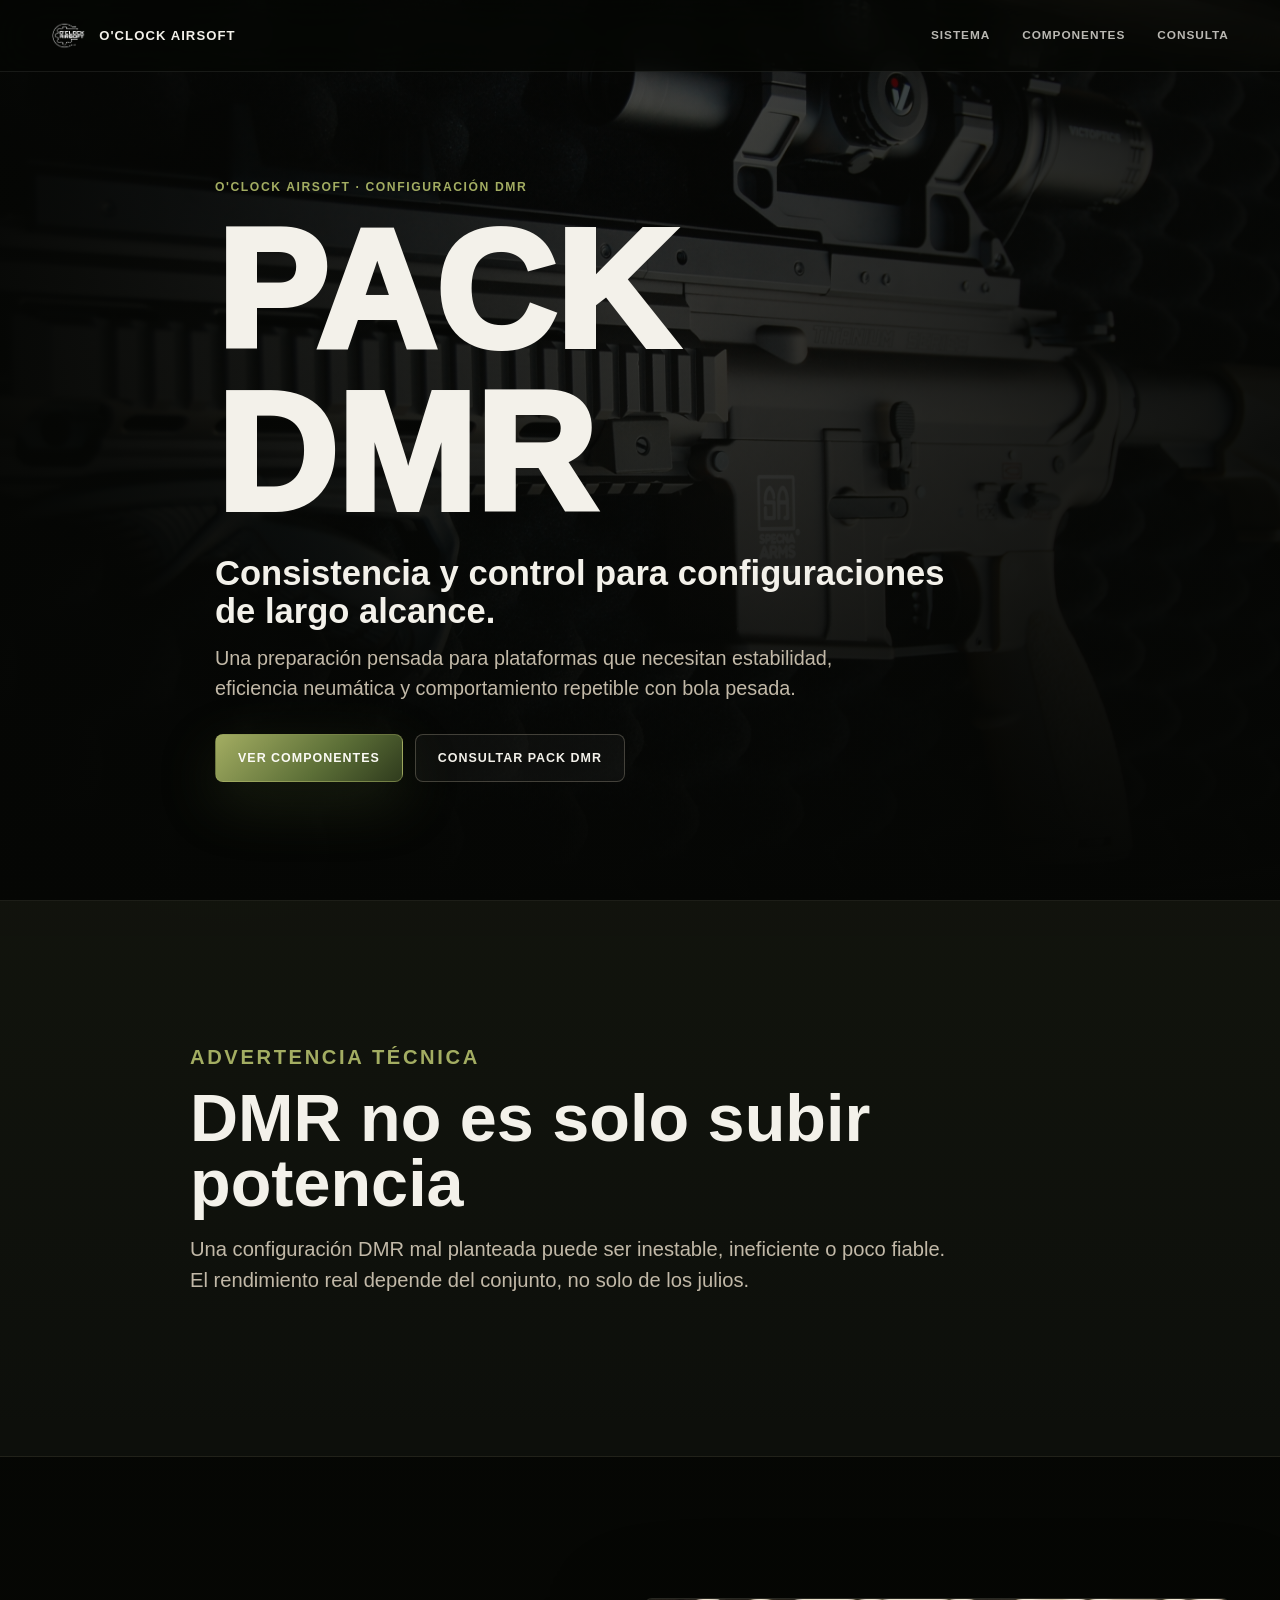
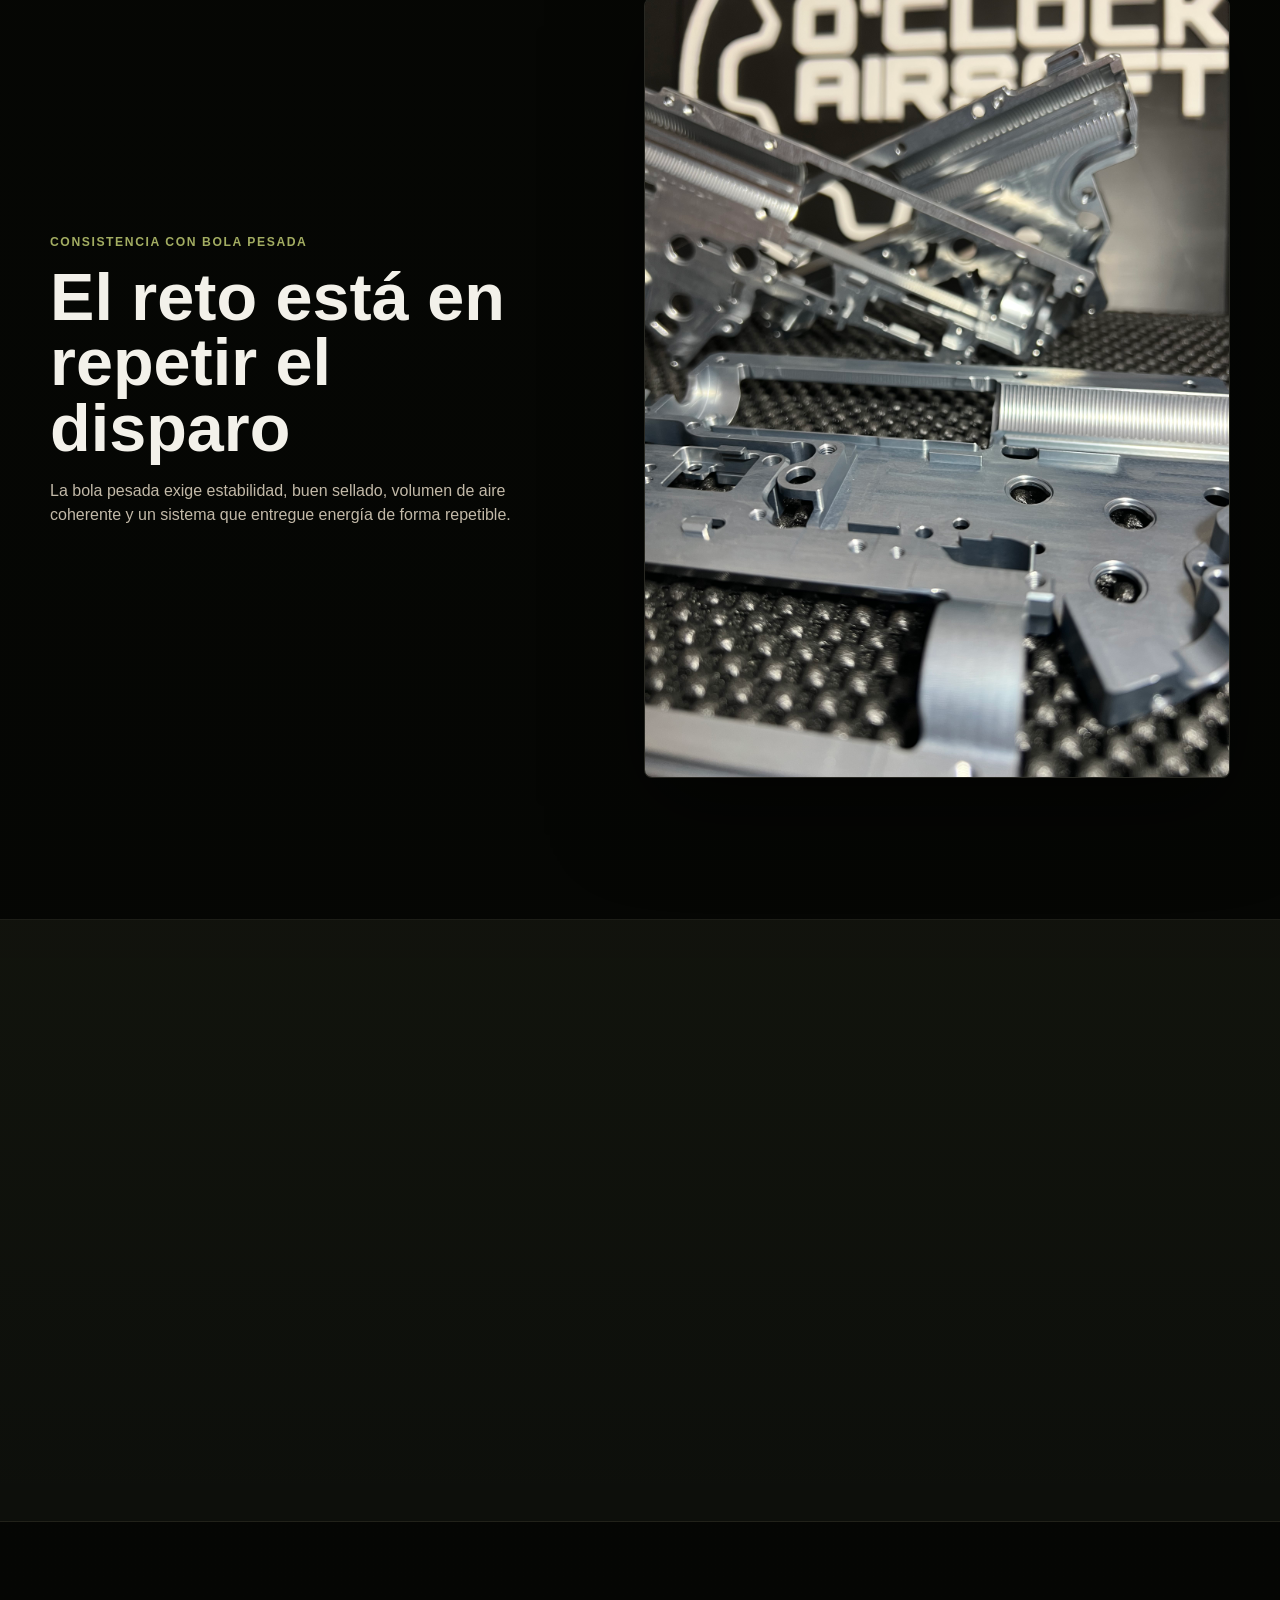
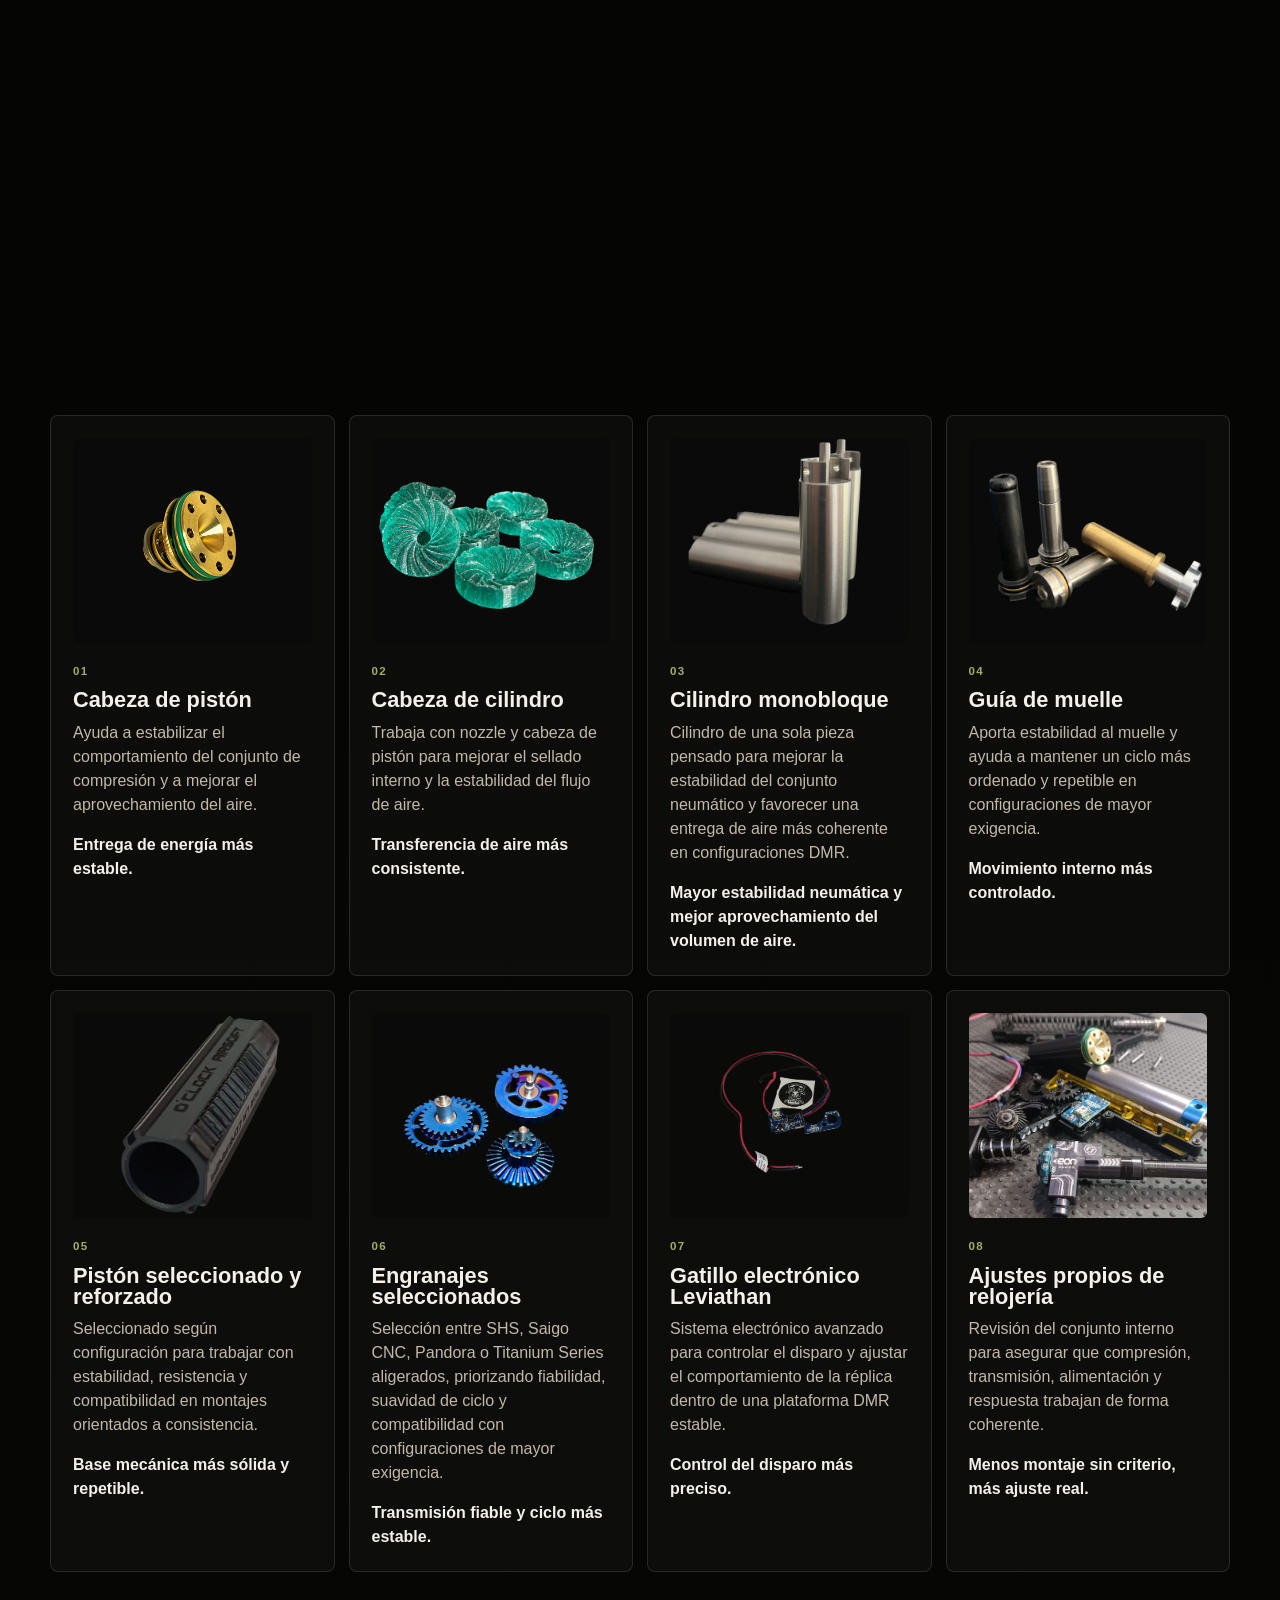
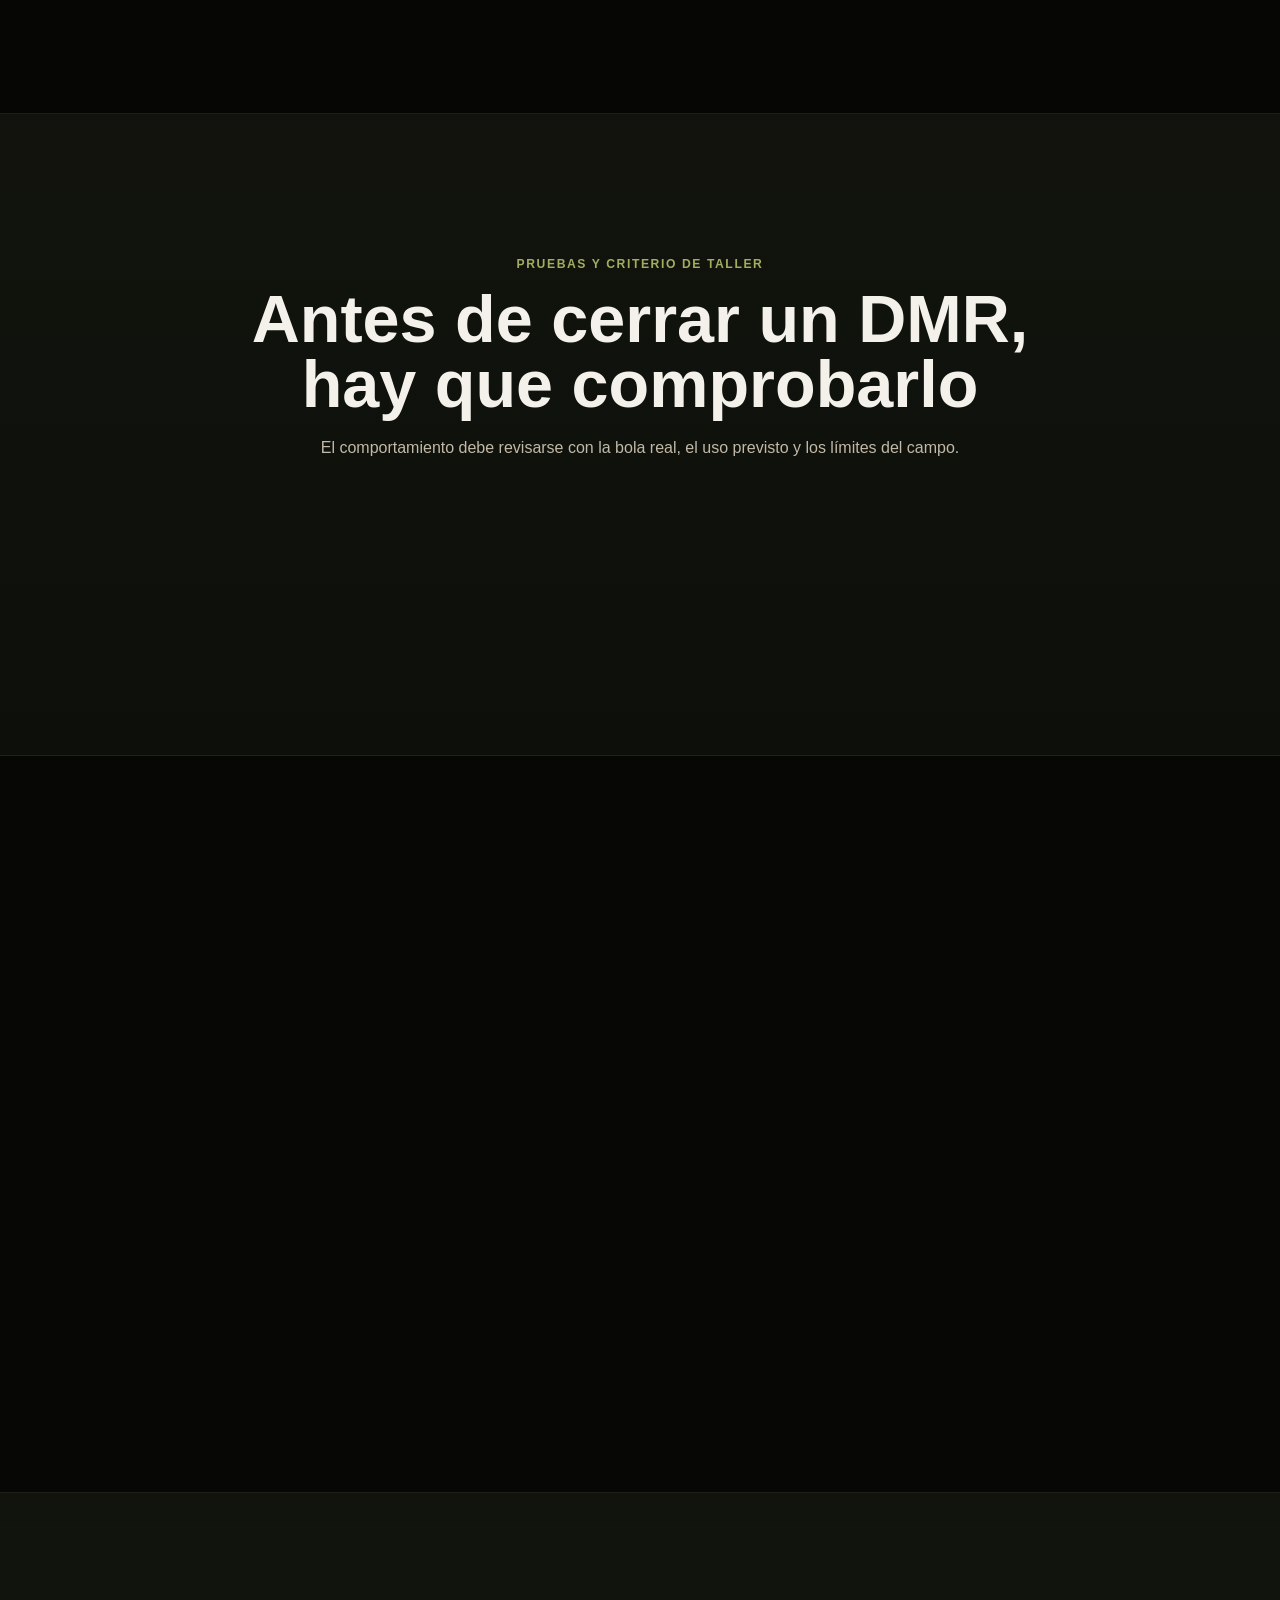
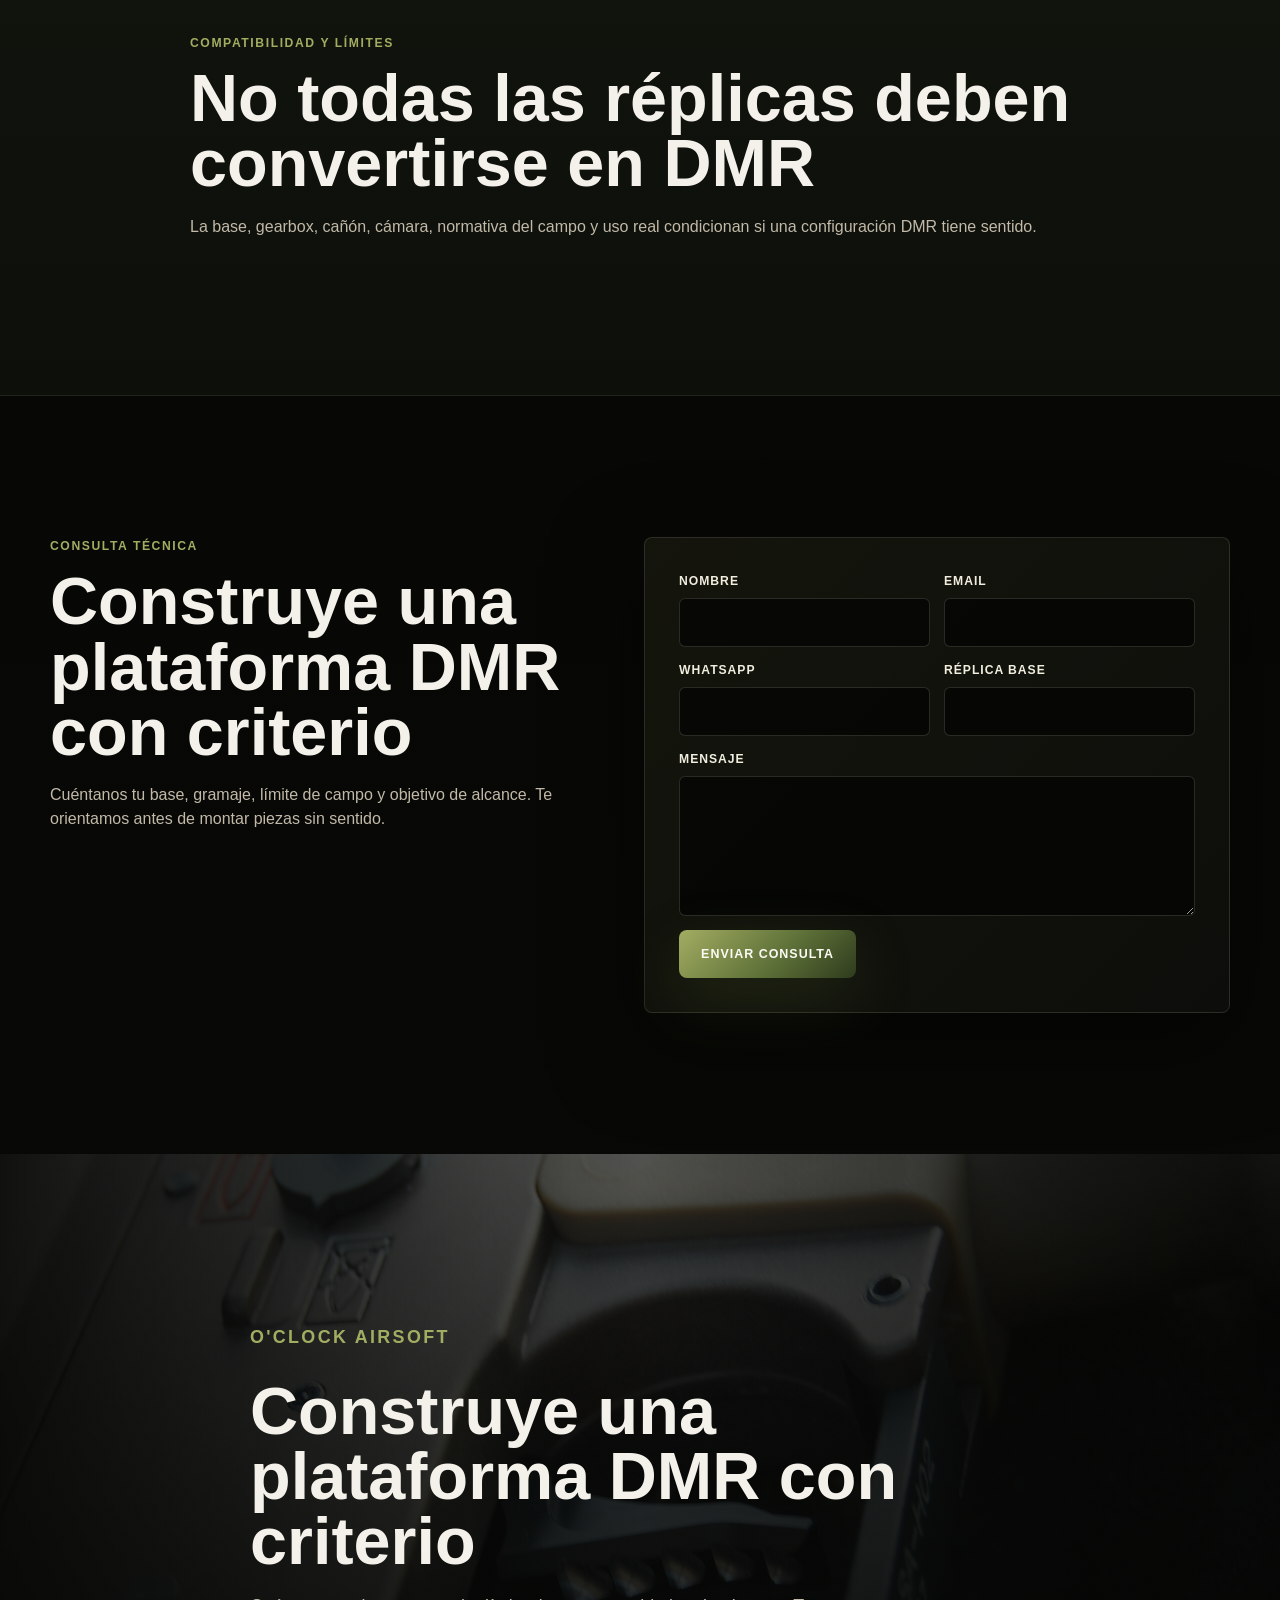
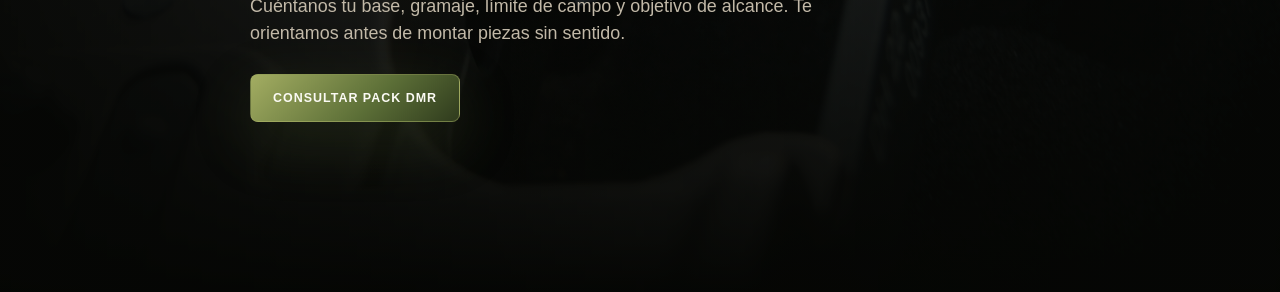
==== commit e67ce80a: "Update index.html" ====
--- a/index.html
+++ b/index.html
@@ -10,7 +10,7 @@
 <body>
   <header class="site-header" aria-label="Navegación principal">
     <a class="site-header__brand" href="#inicio" aria-label="O'Clock Airsoft">
-      <img src="images/oclock-logo.png" alt="Logotipo de O'Clock Airsoft">
+      <img src="images/oclock-logo-blanco.png" alt="Logotipo de O'Clock Airsoft">
       <span>O'Clock Airsoft</span>
     </a>
     <nav class="site-header__nav" aria-label="Secciones">
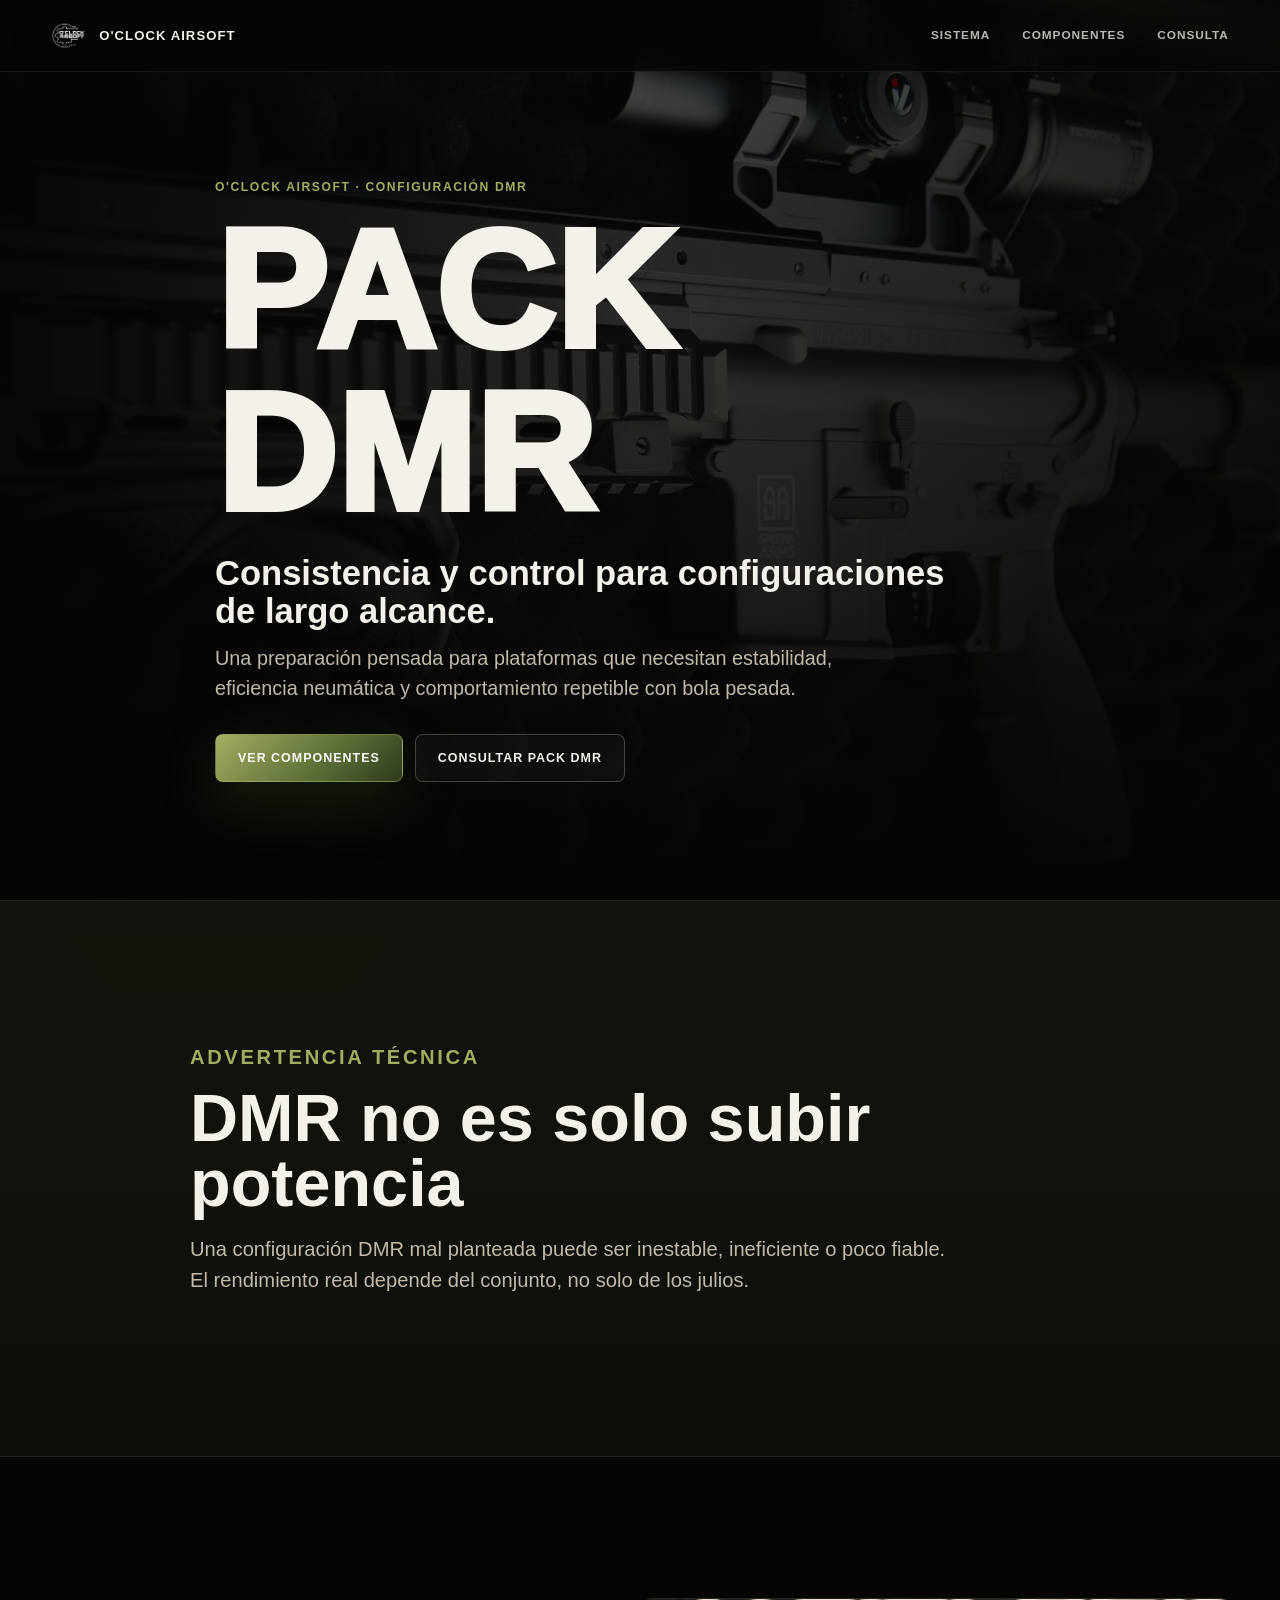
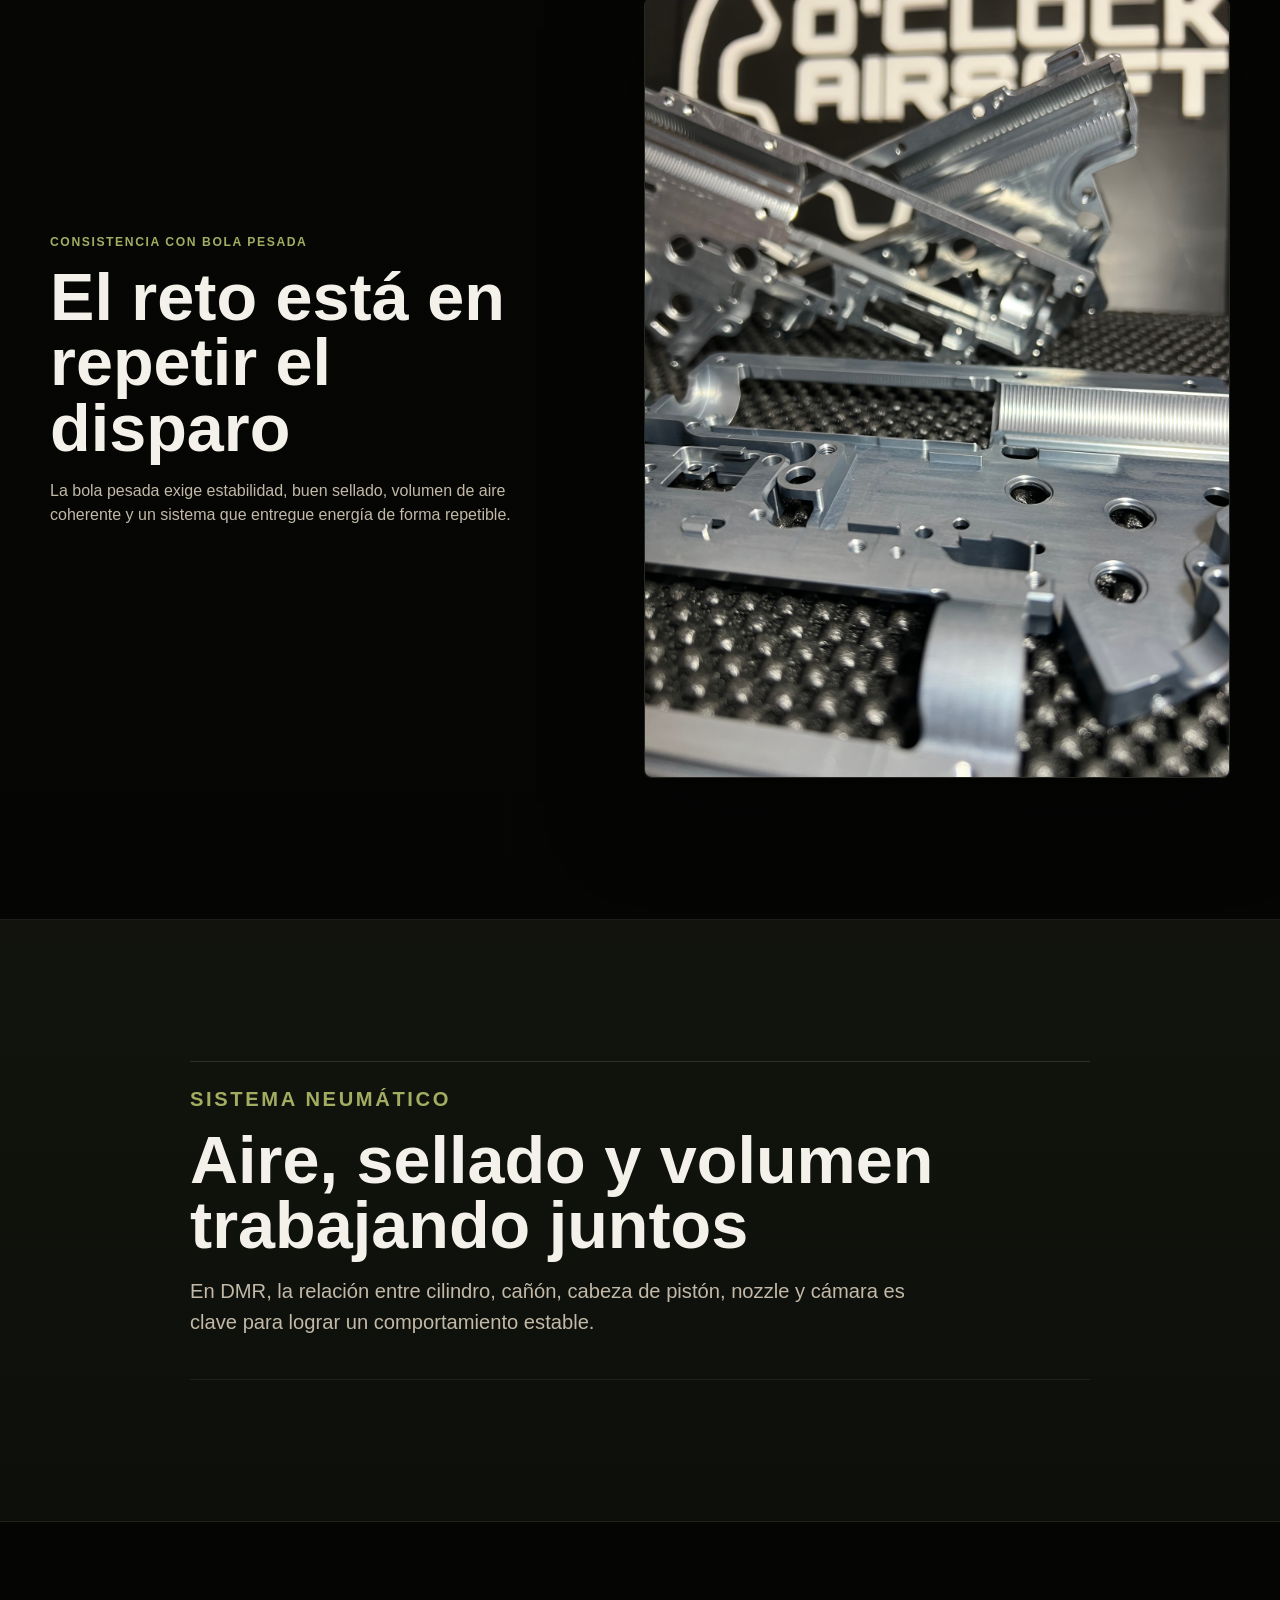
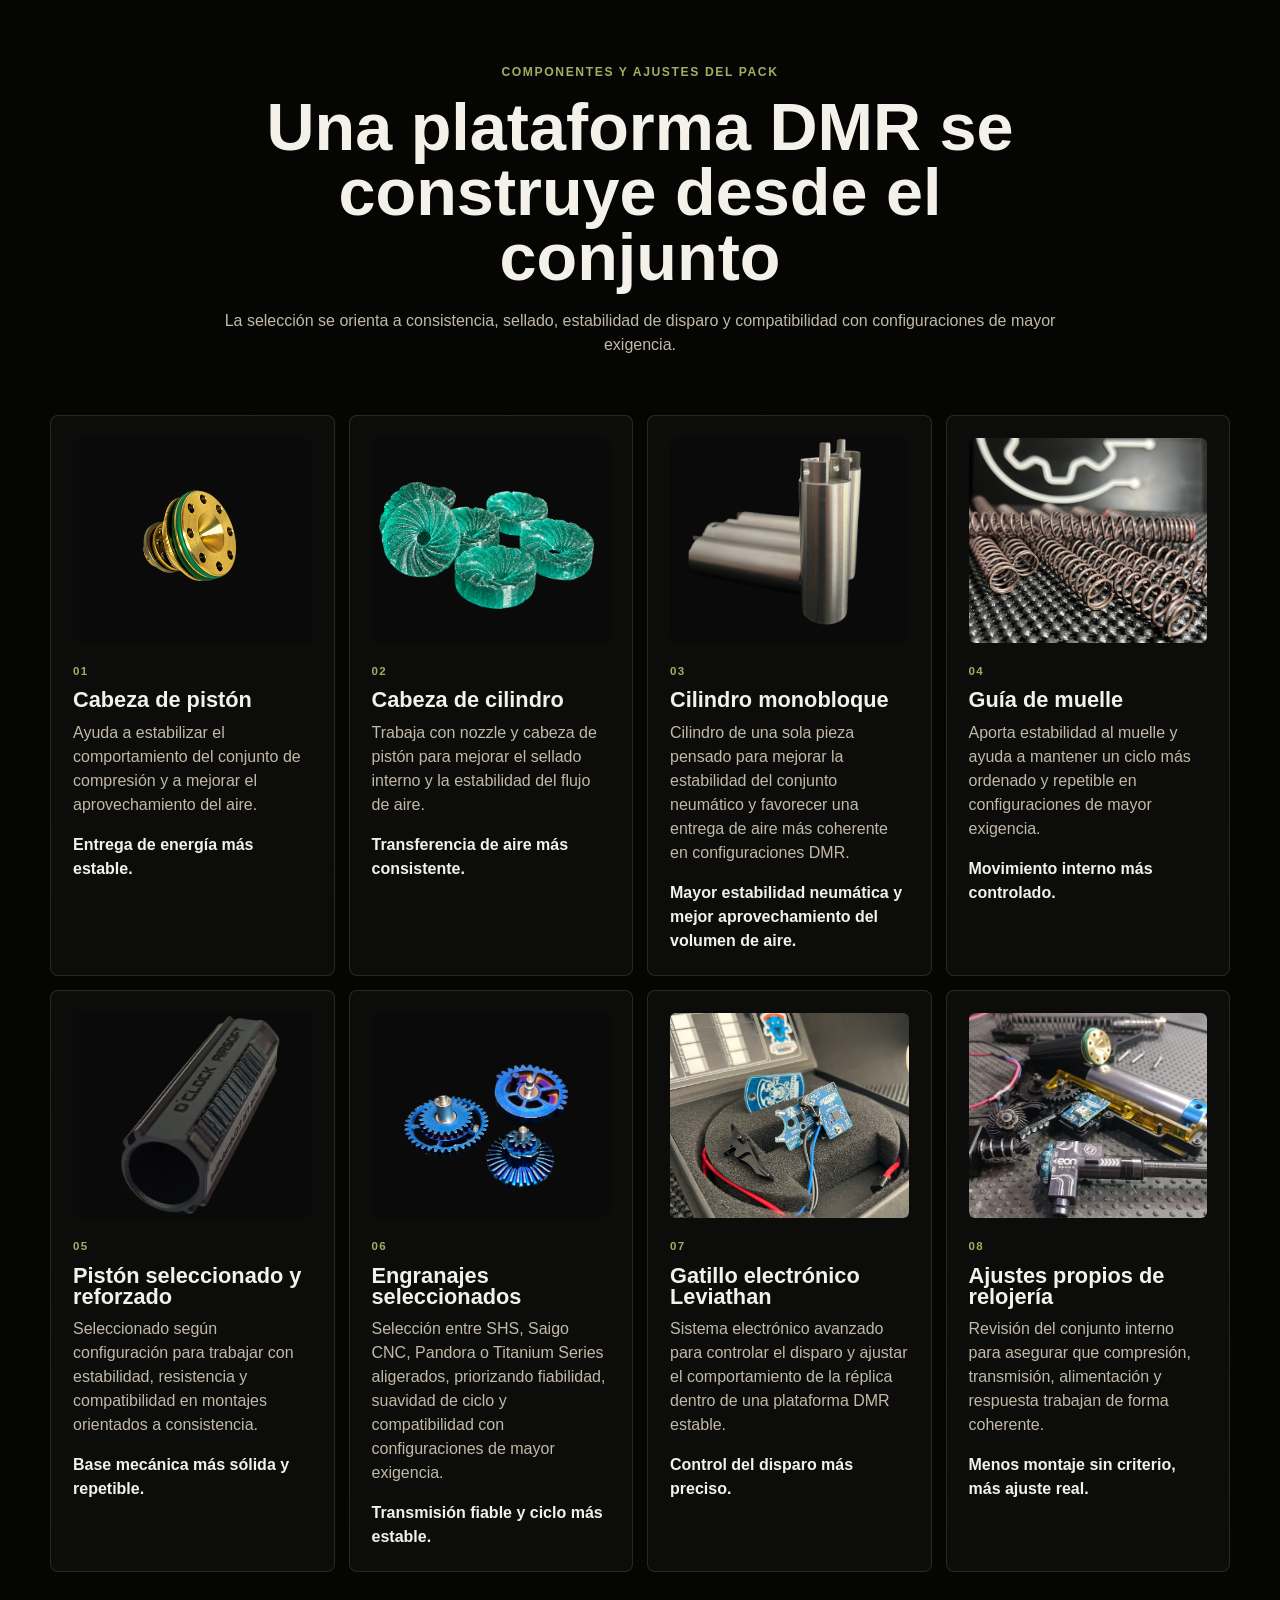
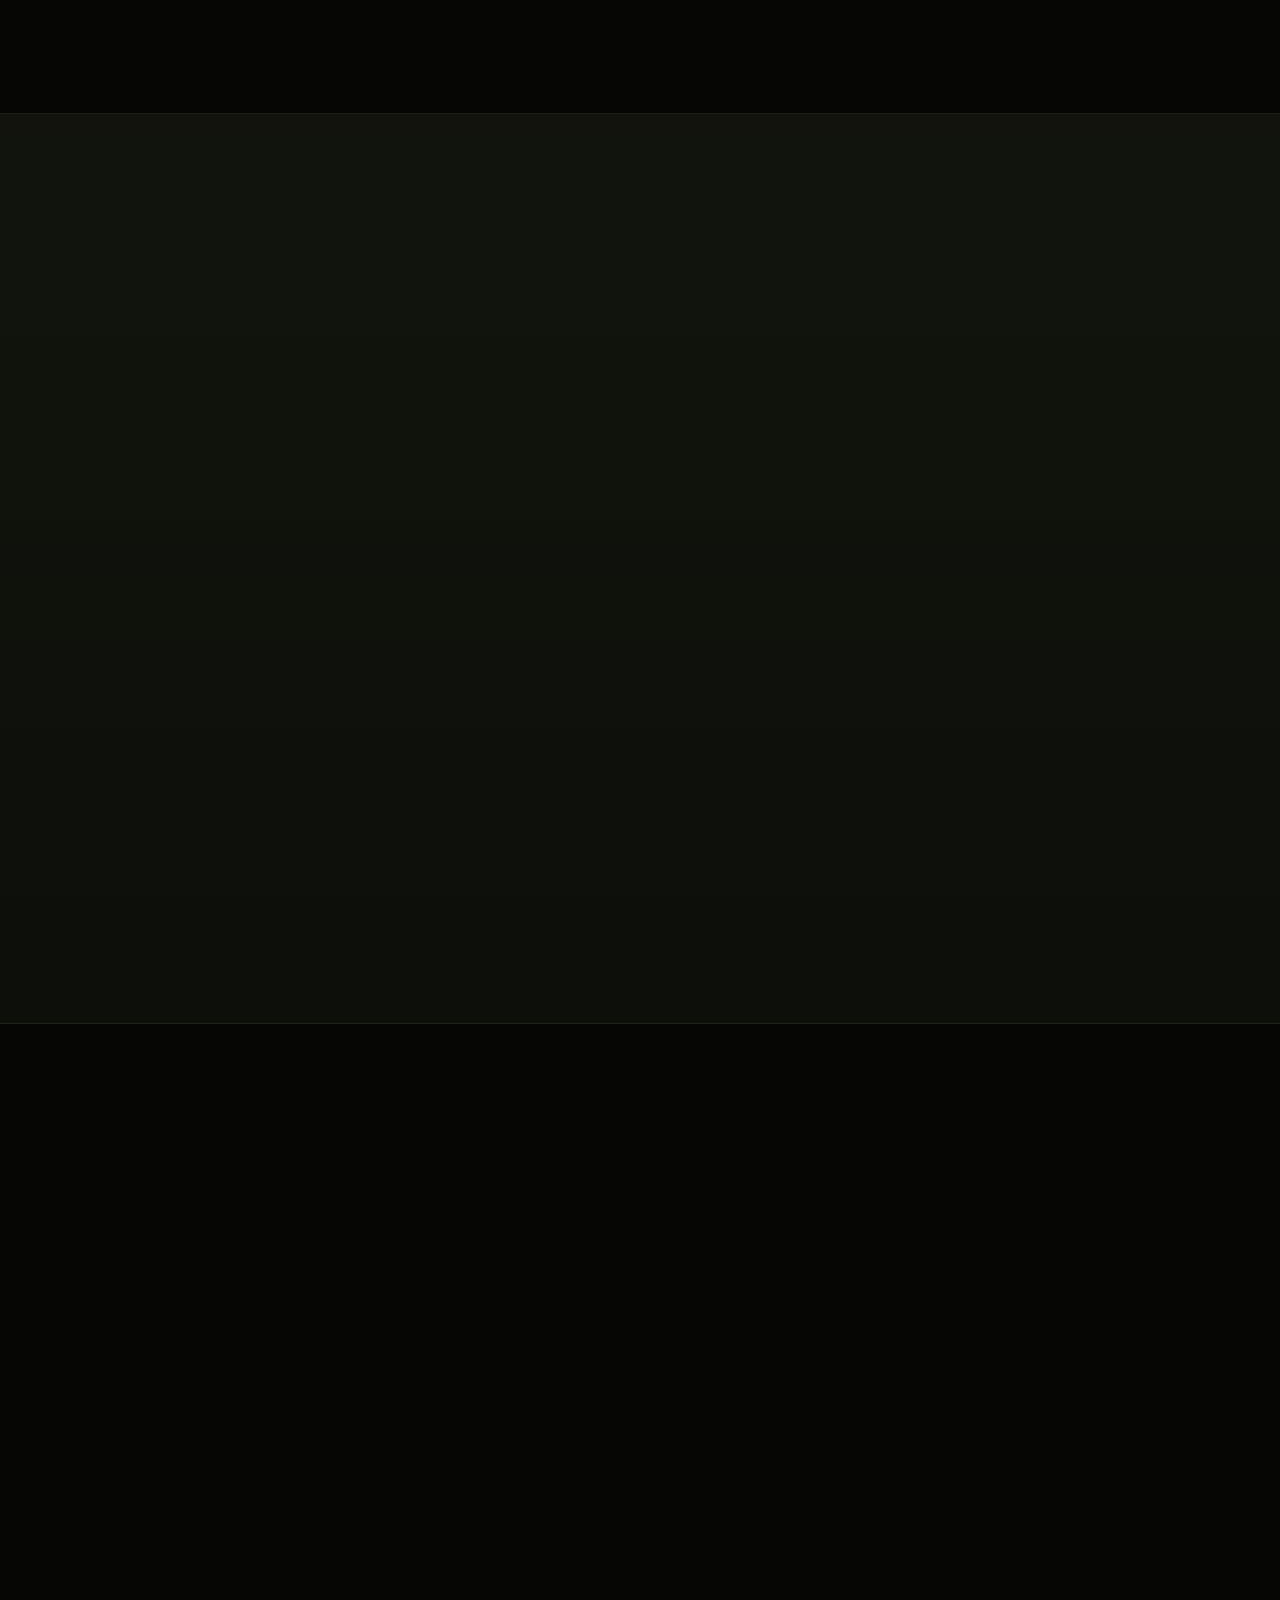
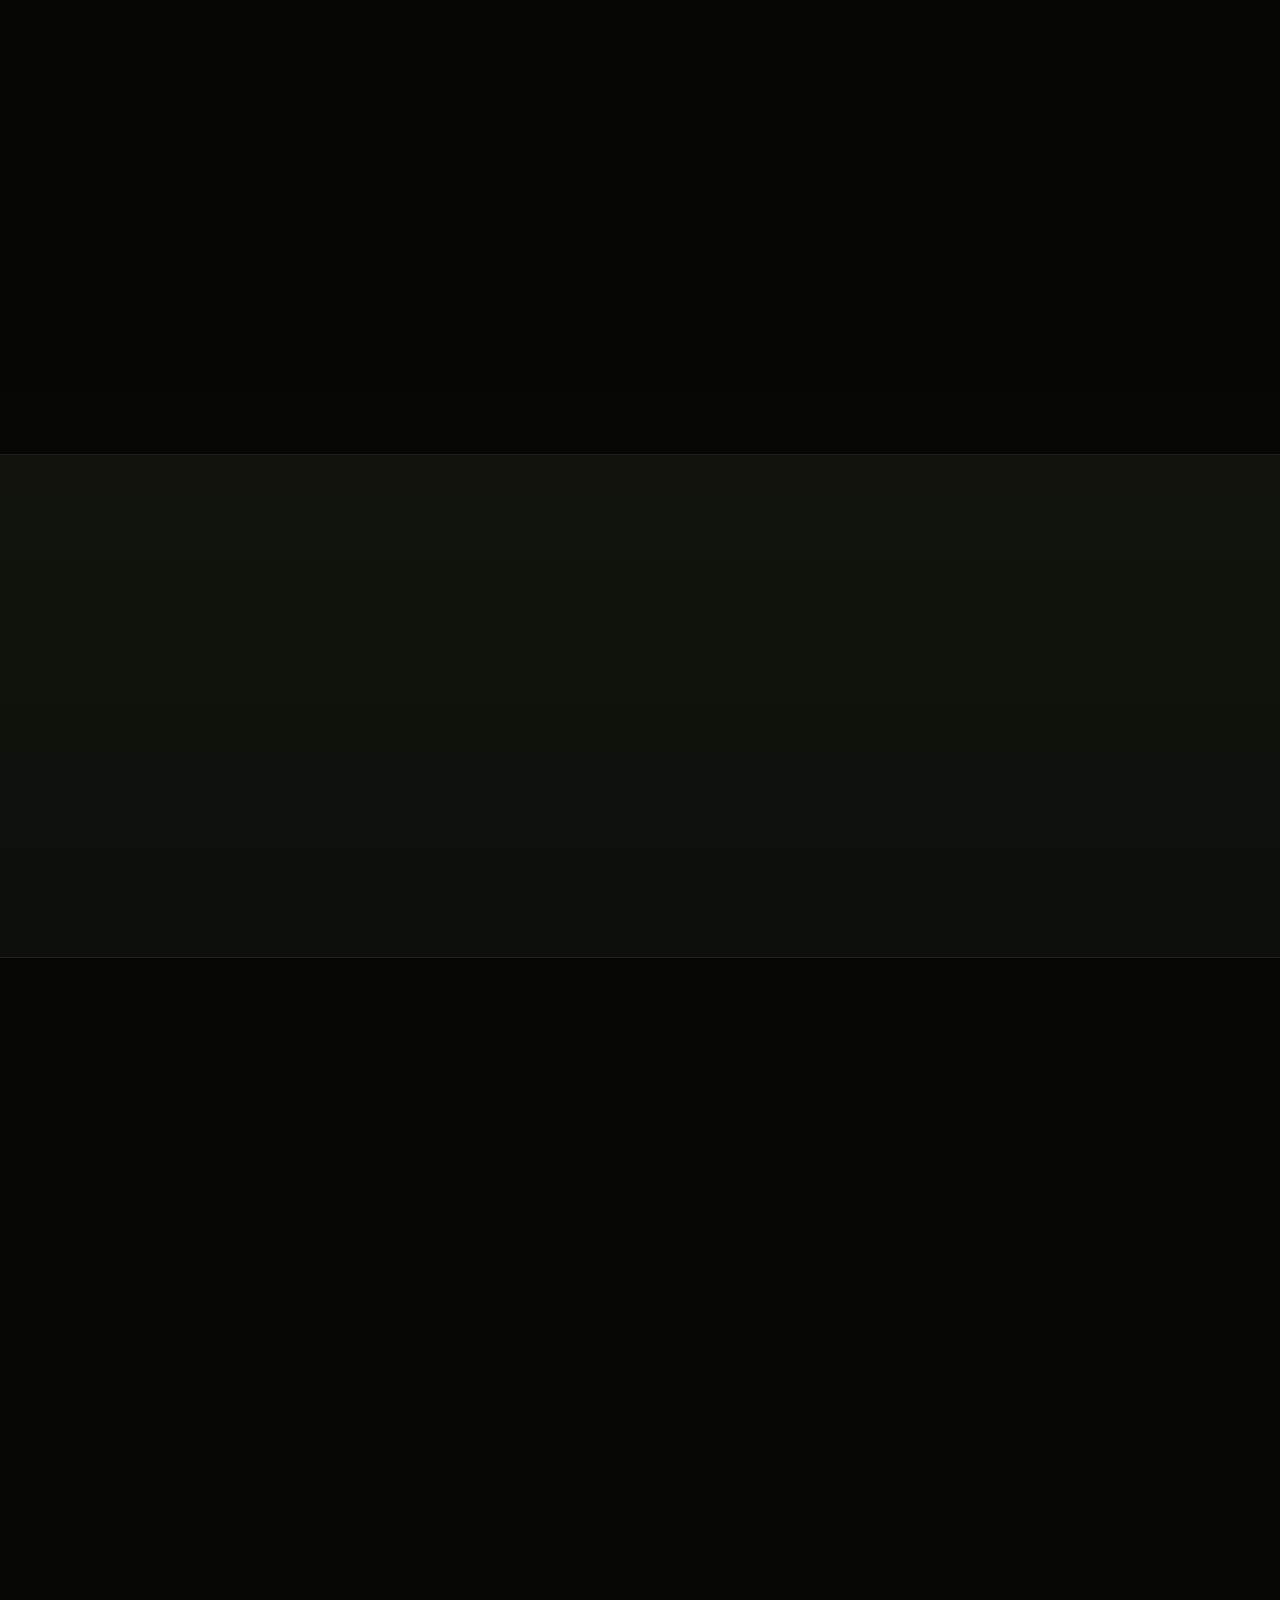
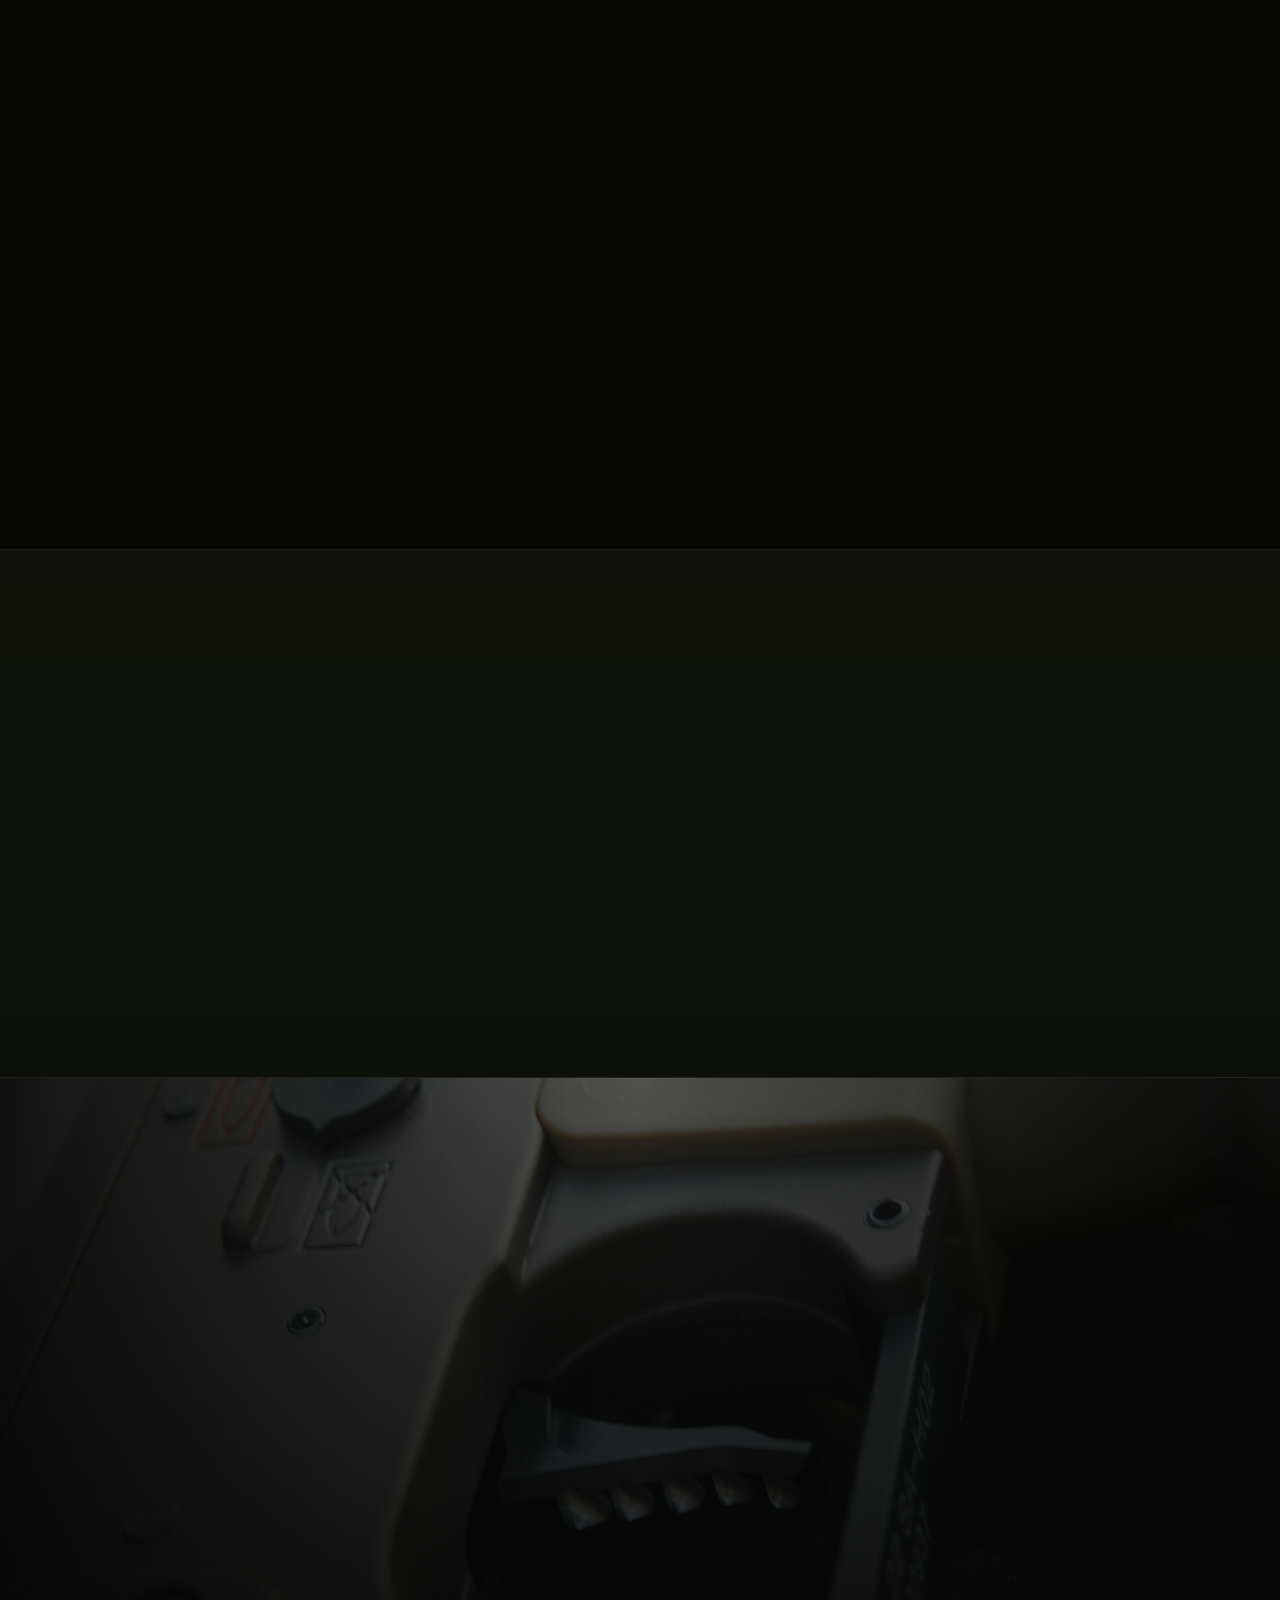
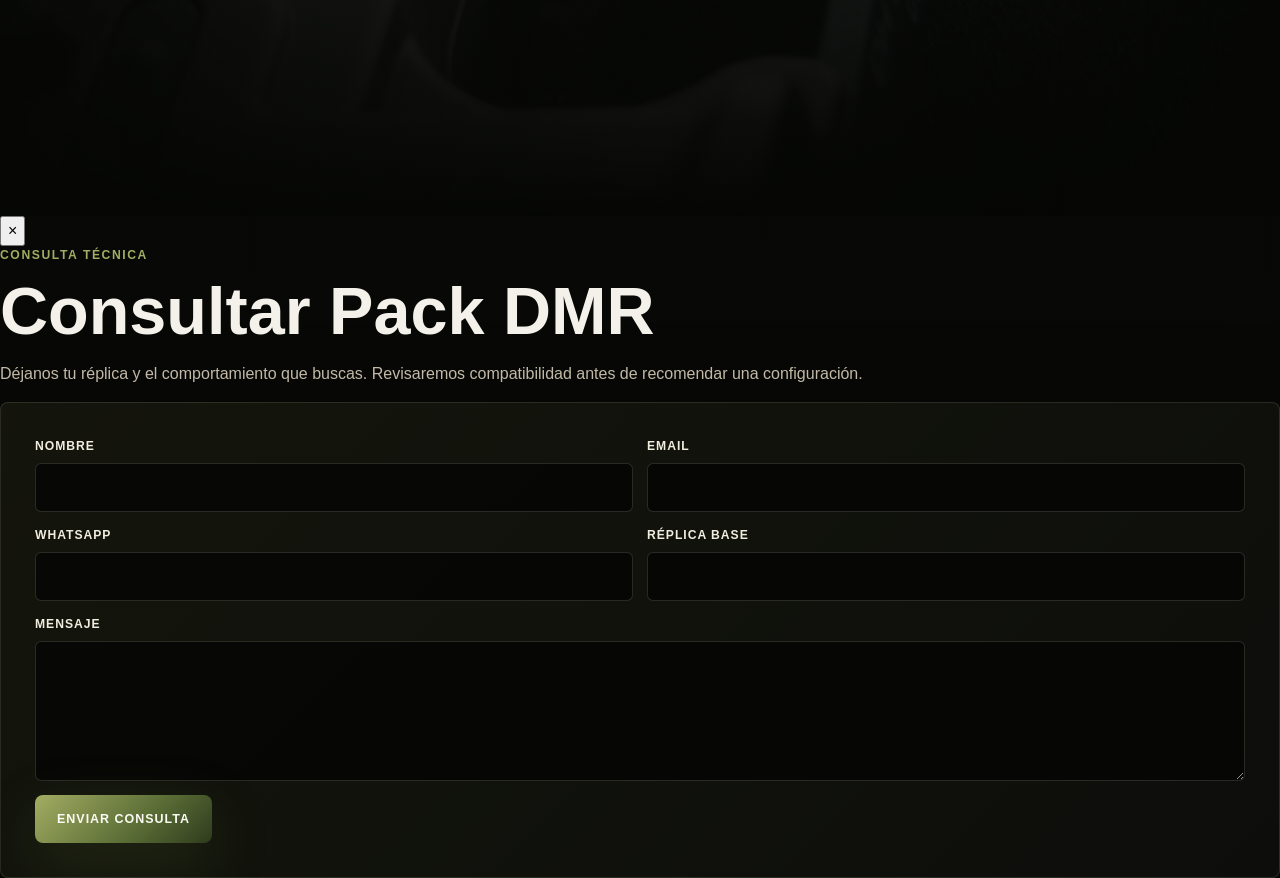
==== commit a006e172: "Update index.html" ====
--- a/index.html
+++ b/index.html
@@ -16,7 +16,7 @@
     <nav class="site-header__nav" aria-label="Secciones">
       <a href="#sistema">Sistema</a>
       <a href="#componentes">Componentes</a>
-      <a href="#consulta">Consulta</a>
+      <a href="#consulta" data-open-consult>Consulta</a>
     </nav>
   </header>
 
@@ -35,7 +35,7 @@
         </p>
         <div class="hero__actions reveal">
           <a class="button button--primary" href="#componentes">Ver componentes</a>
-          <a class="button button--secondary" href="#consulta">Consultar Pack DMR</a>
+          <a class="button button--secondary" href="#consulta" data-open-consult>Consultar Pack DMR</a>
         </div>
       </div>
     </section>
@@ -114,7 +114,7 @@
             <strong>Mayor estabilidad neumática y mejor aprovechamiento del volumen de aire.</strong>
           </article>
           <article class="component-card reveal">
-            <img src="images/component-spring-guide.png" alt="Guía de muelle para Pack DMR">
+            <img src="images/muelles.jpeg" alt="Muelles para ajuste interno del Pack DMR">
             <span>04</span>
             <h3>Guía de muelle</h3>
             <p>Aporta estabilidad al muelle y ayuda a mantener un ciclo más ordenado y repetible en configuraciones de mayor exigencia.</p>
@@ -135,7 +135,7 @@
             <strong>Transmisión fiable y ciclo más estable.</strong>
           </article>
           <article class="component-card reveal">
-            <img src="images/component-extra.png" alt="Gatillo electrónico Leviathan para Pack DMR">
+            <img src="images/gatillo-leviathan.jpeg" alt="Gatillo electrónico Leviathan para Pack DMR">
             <span>07</span>
             <h3>Gatillo electrónico Leviathan</h3>
             <p>Sistema electrónico avanzado para controlar el disparo y ajustar el comportamiento de la réplica dentro de una plataforma DMR estable.</p>
@@ -162,13 +162,15 @@
           <p>El comportamiento debe revisarse con la bola real, el uso previsto y los límites del campo.</p>
         </div>
         <div class="test-grid">
-          <article class="test-card reveal"><span>01</span><strong>Consistencia</strong></article>
-          <article class="test-card reveal"><span>02</span><strong>Alimentación</strong></article>
-          <article class="test-card reveal"><span>03</span><strong>Compresión</strong></article>
-          <article class="test-card reveal"><span>04</span><strong>Estabilidad</strong></article>
-          <article class="test-card reveal"><span>05</span><strong>Compatibilidad</strong></article>
-        </div>
-      </div>
+          <article class="test-card reveal"><img class="vector-icon" src="images/Prueba final.png" alt="" aria-hidden="true"><span>01</span><strong>Consistencia</strong></article>
+          <article class="test-card reveal"><img class="vector-icon" src="images/Alimentacion.png" alt="" aria-hidden="true"><span>02</span><strong>Alimentación</strong></article>
+          <article class="test-card reveal"><img class="vector-icon" src="images/compresion.png" alt="" aria-hidden="true"><span>03</span><strong>Compresión</strong></article>
+          <article class="test-card reveal"><img class="vector-icon" src="images/Gearbox.png" alt="" aria-hidden="true"><span>04</span><strong>Estabilidad</strong></article>
+          <article class="test-card reveal"><img class="vector-icon" src="images/Compatibilidad.png" alt="" aria-hidden="true"><span>05</span><strong>Compatibilidad</strong></article>
+        </div>
+      </div>
+        <div class="section-inline-cta reveal"><a class="button button--primary" href="#consulta" data-open-consult>Consultar Pack DMR</a></div>
+
     </section>
     <!-- FIN PRUEBAS Y CRITERIO -->
 
@@ -180,10 +182,10 @@
           <h2 id="benefits-title">Más estabilidad, menos pérdidas innecesarias</h2>
         </div>
         <div class="benefit-grid">
-          <article class="benefit-card reveal"><span>01</span><h3>Trayectoria más estable</h3><p>El conjunto busca reducir variaciones que afecten al disparo repetible.</p></article>
-          <article class="benefit-card reveal"><span>02</span><h3>Mejor aprovechamiento con bola pesada</h3><p>Volumen de aire, sellado y compresión se plantean para trabajar de forma coherente.</p></article>
-          <article class="benefit-card reveal"><span>03</span><h3>Mayor repetibilidad</h3><p>La preparación se centra en que la plataforma se comporte igual disparo tras disparo.</p></article>
-          <article class="benefit-card reveal"><span>04</span><h3>Plataforma sólida</h3><p>Una configuración DMR seria debe sentirse estable, no forzada.</p></article>
+          <article class="benefit-card reveal"><img class="vector-icon" src="images/Diana.png" alt="" aria-hidden="true"><span>01</span><h3>Trayectoria más estable</h3><p>El conjunto busca reducir variaciones que afecten al disparo repetible.</p></article>
+          <article class="benefit-card reveal"><img class="vector-icon" src="images/Bola pesada.png" alt="" aria-hidden="true"><span>02</span><h3>Mejor aprovechamiento con bola pesada</h3><p>Volumen de aire, sellado y compresión se plantean para trabajar de forma coherente.</p></article>
+          <article class="benefit-card reveal"><img class="vector-icon" src="images/Prueba final.png" alt="" aria-hidden="true"><span>03</span><h3>Mayor repetibilidad</h3><p>La preparación se centra en que la plataforma se comporte igual disparo tras disparo.</p></article>
+          <article class="benefit-card reveal"><img class="vector-icon" src="images/Gearbox.png" alt="" aria-hidden="true"><span>04</span><h3>Plataforma sólida</h3><p>Una configuración DMR seria debe sentirse estable, no forzada.</p></article>
         </div>
       </div>
     </section>
@@ -200,6 +202,22 @@
       </div>
     </section>
     <!-- FIN COMPATIBILIDAD Y LÍMITES -->
+
+    <!-- CONTACTO DIRECTO -->
+    <section class="direct-contact section-pad" aria-label="Contacto directo">
+      <div class="page-shell">
+        <aside class="contact-card reveal" aria-label="Contacto directo">
+          <p class="section-kicker">Contacto directo</p>
+          <h3>Te ayudamos a decidir antes de comprar</h3>
+          <p>Envíanos tu réplica, el uso que le das y qué quieres mejorar. Mejor consultar primero que montar piezas que no trabajen bien juntas.</p>
+          <div class="contact-card__actions">
+            <a class="button button--primary" href="#consulta" data-open-consult>Consultar mi réplica</a>
+            <a class="button button--secondary" href="https://wa.me/34XXXXXXXXX">WhatsApp</a>
+          </div>
+        </aside>
+      </div>
+    </section>
+    <!-- FIN CONTACTO DIRECTO -->
 
     <!-- FORMULARIO -->
     <section id="consulta" class="consult section-pad" aria-labelledby="consult-title">
@@ -224,6 +242,24 @@
     </section>
     <!-- FIN FORMULARIO -->
 
+<!-- COMPARATIVA -->
+    <section id="otros-packs" class="compare section-pad section-raised" aria-labelledby="compare-title">
+      <div class="page-shell">
+        <div class="section-heading reveal">
+          <p class="section-kicker">Comparativa con otros packs</p>
+          <h2 id="compare-title">¿Es este tu pack?</h2>
+          <p>Cada pack responde a una forma distinta de jugar.</p>
+        </div>
+        <div class="compare-grid">
+          <a class="compare-card reveal" href="https://pedropcg-ops.github.io/O-Clock-Airsoft-Pack-Fusilero/"><span>Pack Fusilero</span><strong>Equilibrio general, consistencia y fiabilidad.</strong></a>
+          <a class="compare-card reveal" href="https://pedropcg-ops.github.io/O-Clock-Airsoft-Pack-Asalto-/"><span>Pack Asalto</span><strong>Respuesta inmediata y control en juego dinámico.</strong></a>
+          <a class="compare-card reveal" href="https://pedropcg-ops.github.io/O-Clock-Airsoft-Pack-Tirador/"><span>Pack Tirador</span><strong>Precisión, agrupación y disparo limpio.</strong></a>
+          <a class="compare-card compare-card--active reveal" href="https://pedropcg-ops.github.io/O-Clock-Airsoft-Pack-DMR/"><span>Pack DMR</span><strong>Bola pesada, largo alcance y consistencia.</strong></a>
+        </div>
+      </div>
+    </section>
+    <!-- FIN COMPARATIVA -->
+
     <!-- CTA FINAL -->
     <section class="final-cta" aria-labelledby="final-title">
       <div class="final-cta__bg" aria-hidden="true">
@@ -233,13 +269,36 @@
         <p class="section-kicker">O'Clock Airsoft</p>
         <h2 id="final-title">Construye una plataforma DMR con criterio</h2>
         <p>Cuéntanos tu base, gramaje, límite de campo y objetivo de alcance. Te orientamos antes de montar piezas sin sentido.</p>
-        <a class="button button--primary" href="#consulta">Consultar Pack DMR</a>
+        <a class="button button--primary" href="#consulta" data-open-consult>Consultar Pack DMR</a>
       </div>
     </section>
     <!-- FIN CTA FINAL -->
   </main>
+  <!-- POP-UP DE CONSULTA -->
+  <div class="consult-modal" id="consult-modal" aria-hidden="true">
+    <div class="consult-modal__backdrop" data-close-consult></div>
+    <section class="consult-modal__dialog" role="dialog" aria-modal="true" aria-labelledby="modal-consult-title">
+      <button class="consult-modal__close" type="button" data-close-consult aria-label="Cerrar consulta">&times;</button>
+      <p class="section-kicker">Consulta técnica</p>
+      <h2 id="modal-consult-title">Consultar Pack DMR</h2>
+      <p>Déjanos tu réplica y el comportamiento que buscas. Revisaremos compatibilidad antes de recomendar una configuración.</p>
+      <form class="consult-form consult-form--modal" action="https://formspree.io/f/xnjrakep" method="POST">
+        <input type="hidden" name="_subject" value="Nueva consulta Pack DMR - O’Clock Airsoft">
+        <input type="hidden" name="_next" value="gracias.html">
+        <input type="hidden" name="pack" value="Pack DMR">
+        <label>Nombre<input type="text" name="nombre" autocomplete="name" required></label>
+        <label>Email<input type="email" name="email" autocomplete="email" required></label>
+        <label>WhatsApp<input type="tel" name="whatsapp" autocomplete="tel"></label>
+        <label>Réplica base<input type="text" name="replica"></label>
+        <label class="consult-form__wide">Mensaje<textarea name="mensaje" rows="5" required></textarea></label>
+        <button class="button button--primary" type="submit">Enviar consulta</button>
+      </form>
+    </section>
+  </div>
+  <!-- FIN POP-UP DE CONSULTA -->
 
   <script src="script.js"></script>
 </body>
 </html>
 
+
